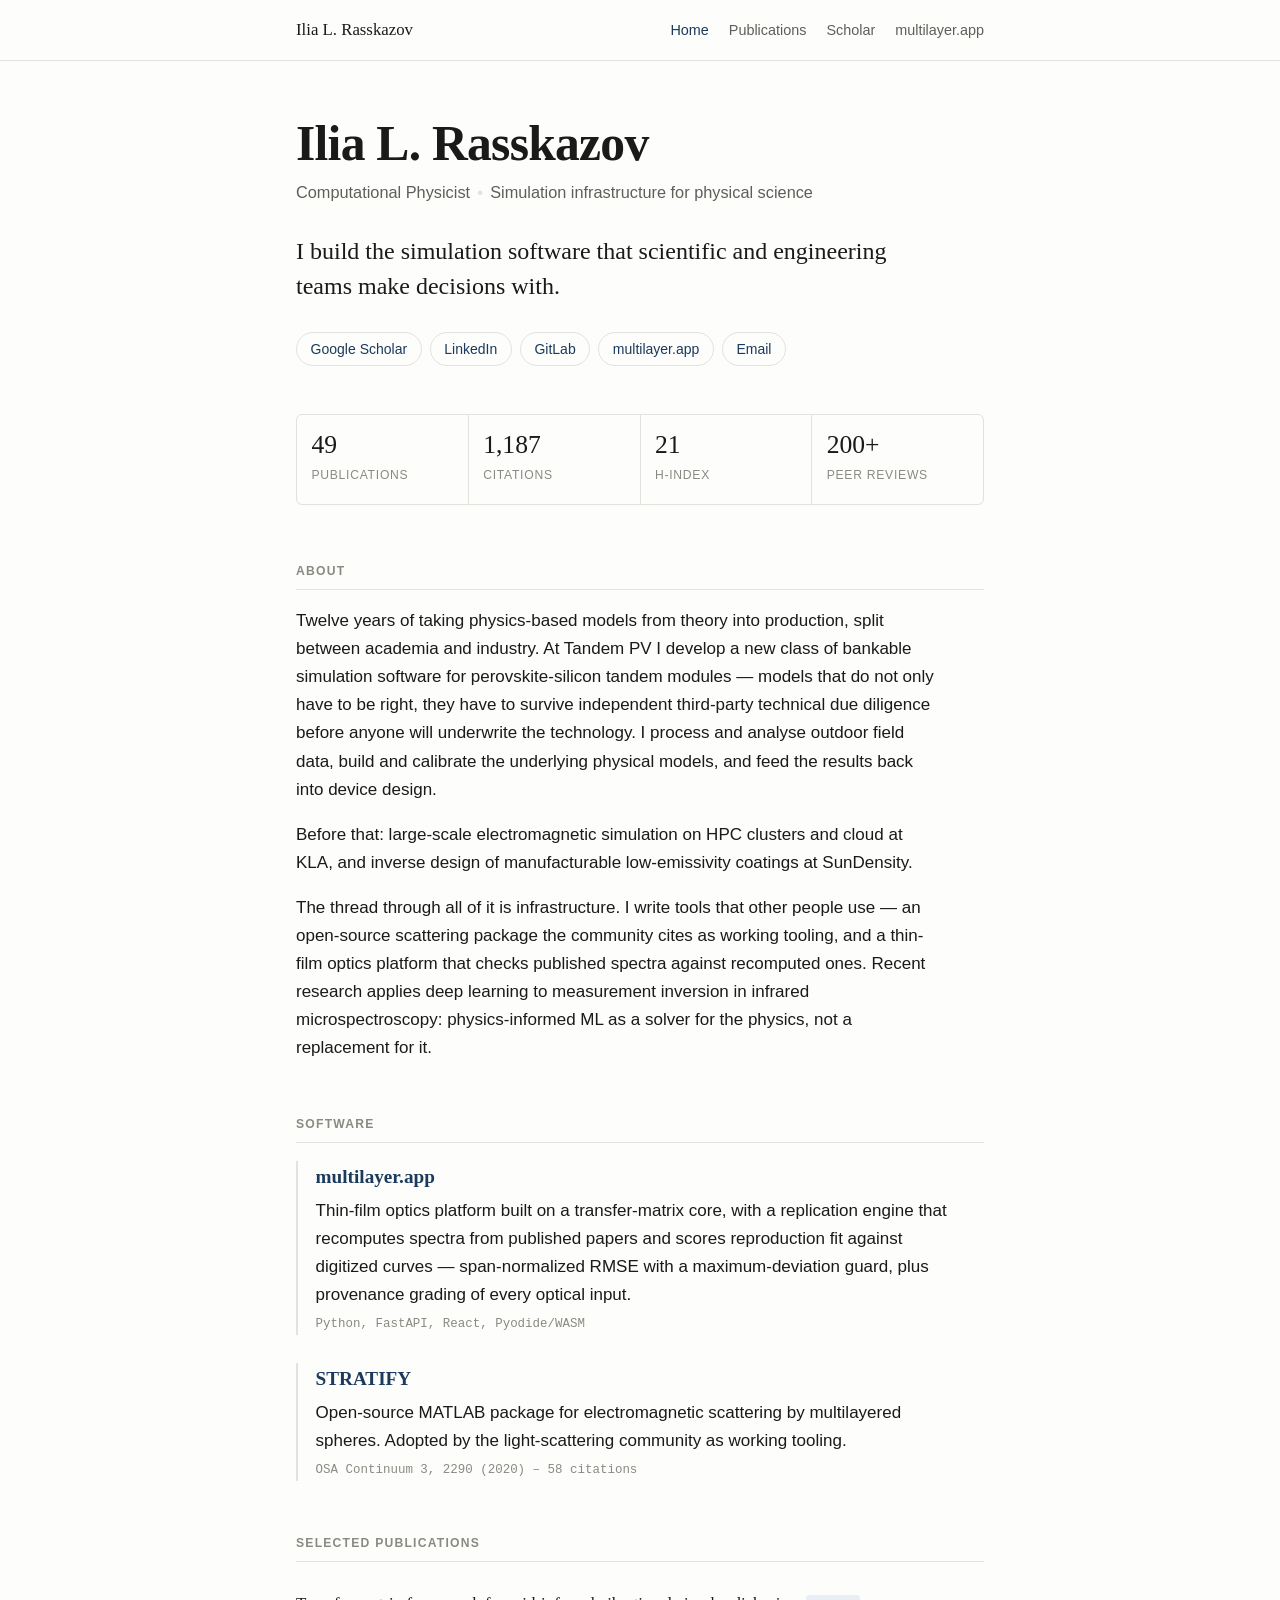
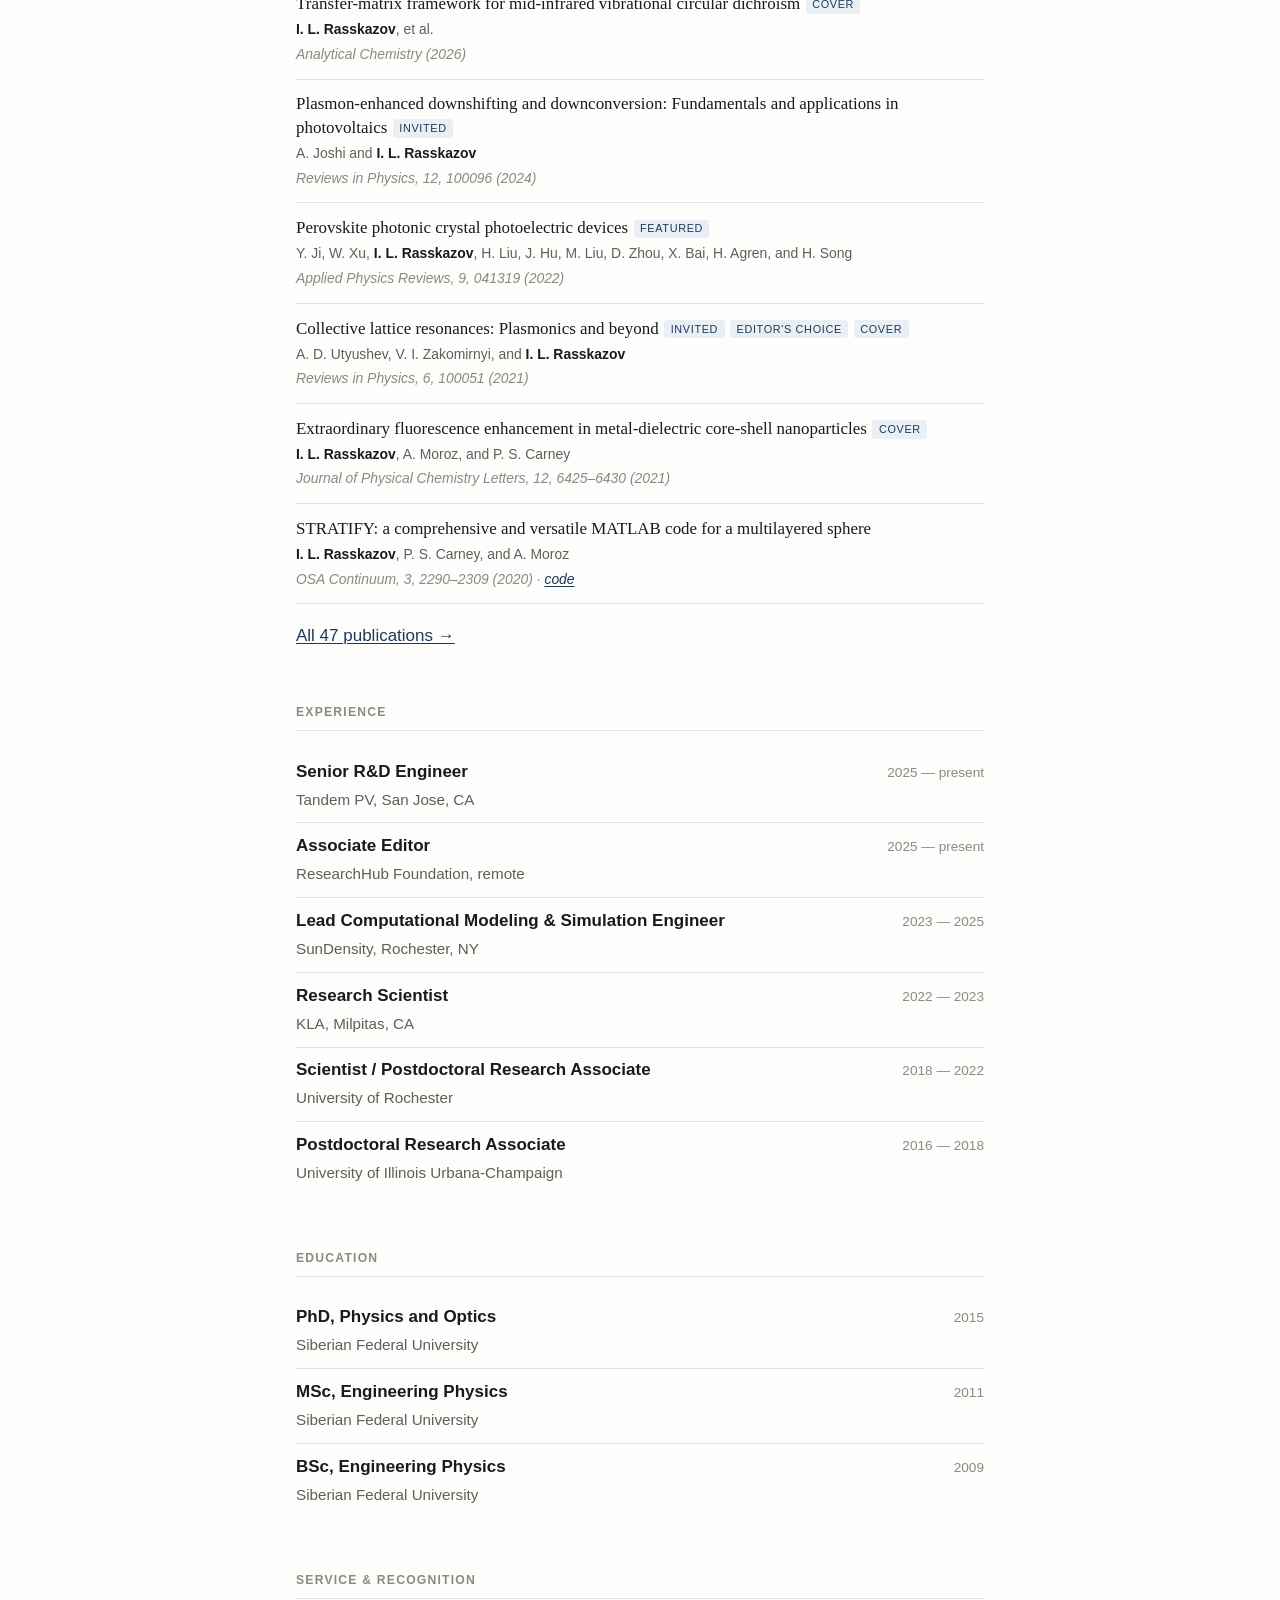
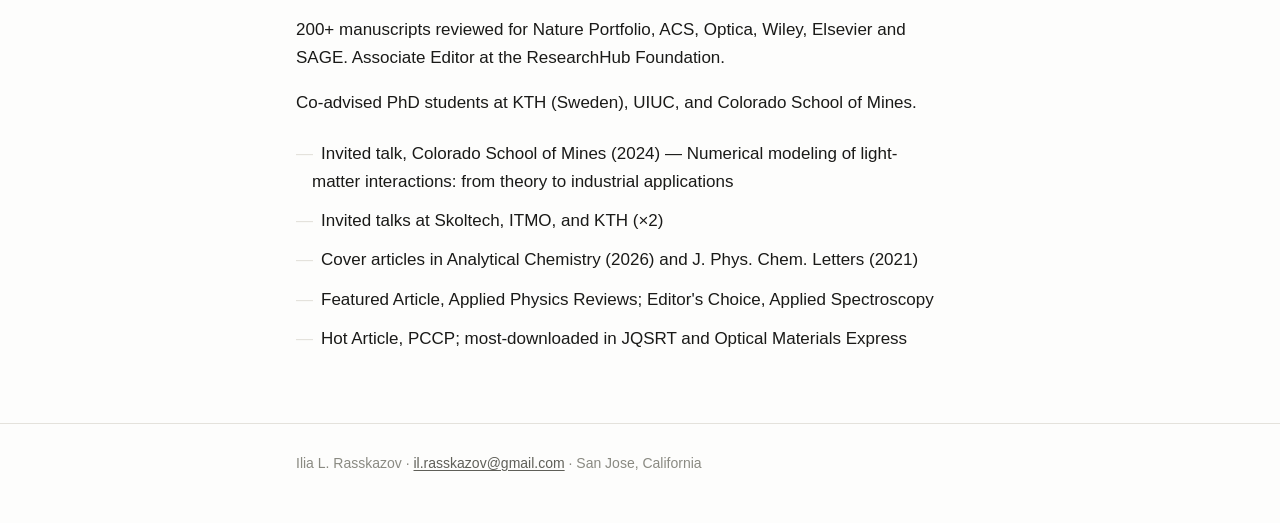
==== docs/index.html @ f5df4895 "Static personal site generated from data files Replaces the Wix site. Content lives in data/site.yml" ====
<!doctype html>
<html lang="en">
<head>
<meta charset="utf-8">
<meta name="viewport" content="width=device-width, initial-scale=1">
<title>Ilia L. Rasskazov — Computational Physicist</title>
<meta name="description" content="I build the simulation software that scientific and engineering teams make decisions with.">
<meta name="author" content="Ilia L. Rasskazov">
<meta property="og:title" content="Ilia L. Rasskazov — Computational Physicist">
<meta property="og:description" content="I build the simulation software that scientific and engineering teams make decisions with.">
<meta property="og:type" content="profile">
<meta property="og:url" content="https://iliarasskazov.com/">
<link rel="canonical" href="https://iliarasskazov.com/">
<link rel="stylesheet" href="assets/style.css">
<link rel="icon" href="data:image/svg+xml,<svg xmlns='http://www.w3.org/2000/svg' viewBox='0 0 100 100'><text y='.9em' font-size='90'>&#9788;</text></svg>">
</head>
<body>
<header class="masthead"><div class="wrap">
  <a class="who" href="index.html">Ilia L. Rasskazov</a>
  <nav>
    <a href="index.html" aria-current="page">Home</a>
    <a href="publications.html">Publications</a>
    <a href="https://scholar.google.com/citations?user=jCpbgOEAAAAJ">Scholar</a>
    <a href="https://multilayer.app">multilayer.app</a>
  </nav>
</div></header>
<main class="wrap">
<div class="hero">
  <h1>Ilia L. Rasskazov</h1>
  <p class="role">Computational Physicist<span class="dot">&bull;</span>Simulation infrastructure for physical science</p>
  <p class="lede">I build the simulation software that scientific and engineering teams make decisions with.</p>
  <div class="linkrow"><a href="https://scholar.google.com/citations?user=jCpbgOEAAAAJ">Google Scholar</a><a href="https://linkedin.com/in/iliarasskazov">LinkedIn</a><a href="https://gitlab.com/iliarasskazov">GitLab</a><a href="https://multilayer.app">multilayer.app</a><a href="mailto:il.rasskazov@gmail.com">Email</a></div>
</div>
<div class="metrics"><div><span class="v">49</span><span class="l">publications</span></div><div><span class="v">1,187</span><span class="l">citations</span></div><div><span class="v">21</span><span class="l">h-index</span></div><div><span class="v">200+</span><span class="l">peer reviews</span></div></div>
<section><h2>About</h2><p>Twelve years of taking physics-based models from theory into production, split between academia and industry. At Tandem PV I develop a new class of bankable simulation software for perovskite-silicon tandem modules — models that do not only have to be right, they have to survive independent third-party technical due diligence before anyone will underwrite the technology. I process and analyse outdoor field data, build and calibrate the underlying physical models, and feed the results back into device design.</p><p>Before that: large-scale electromagnetic simulation on HPC clusters and cloud at KLA, and inverse design of manufacturable low-emissivity coatings at SunDensity.</p><p>The thread through all of it is infrastructure. I write tools that other people use — an open-source scattering package the community cites as working tooling, and a thin-film optics platform that checks published spectra against recomputed ones. Recent research applies deep learning to measurement inversion in infrared microspectroscopy: physics-informed ML as a solver for the physics, not a replacement for it.</p></section>
<section><h2>Software</h2><div class="card"><h3><a href="https://multilayer.app">multilayer.app</a></h3><p>Thin-film optics platform built on a transfer-matrix core, with a replication engine that recomputes spectra from published papers and scores reproduction fit against digitized curves — span-normalized RMSE with a maximum-deviation guard, plus provenance grading of every optical input.</p><div class="meta">Python, FastAPI, React, Pyodide/WASM</div></div><div class="card"><h3><a href="https://gitlab.com/iliarasskazov/stratify">STRATIFY</a></h3><p>Open-source MATLAB package for electromagnetic scattering by multilayered spheres. Adopted by the light-scattering community as working tooling.</p><div class="meta">OSA Continuum 3, 2290 (2020) &ndash; 58 citations</div></div></section>
<section><h2>Selected publications</h2><div class="pub"><div class="t">Transfer-matrix framework for mid-infrared vibrational circular dichroism<span class="badge">Cover</span></div><div class="a"><b>I. L. Rasskazov</b>, et al.</div><div class="v">Analytical Chemistry (2026)</div></div><div class="pub"><div class="t">Plasmon-enhanced downshifting and downconversion: Fundamentals and applications in photovoltaics<span class="badge">Invited</span></div><div class="a">A. Joshi and <b>I. L. Rasskazov</b></div><div class="v">Reviews in Physics, 12, 100096 (2024)</div></div><div class="pub"><div class="t">Perovskite photonic crystal photoelectric devices<span class="badge">Featured</span></div><div class="a">Y. Ji, W. Xu, <b>I. L. Rasskazov</b>, H. Liu, J. Hu, M. Liu, D. Zhou, X. Bai, H. Agren, and H. Song</div><div class="v">Applied Physics Reviews, 9, 041319 (2022)</div></div><div class="pub"><div class="t">Collective lattice resonances: Plasmonics and beyond<span class="badge">Invited</span><span class="badge">Editor's Choice</span><span class="badge">Cover</span></div><div class="a">A. D. Utyushev, V. I. Zakomirnyi, and <b>I. L. Rasskazov</b></div><div class="v">Reviews in Physics, 6, 100051 (2021)</div></div><div class="pub"><div class="t">Extraordinary fluorescence enhancement in metal-dielectric core-shell nanoparticles<span class="badge">Cover</span></div><div class="a"><b>I. L. Rasskazov</b>, A. Moroz, and P. S. Carney</div><div class="v">Journal of Physical Chemistry Letters, 12, 6425&ndash;6430 (2021)</div></div><div class="pub"><div class="t">STRATIFY: a comprehensive and versatile MATLAB code for a multilayered sphere</div><div class="a"><b>I. L. Rasskazov</b>, P. S. Carney, and A. Moroz</div><div class="v">OSA Continuum, 3, 2290&ndash;2309 (2020) &middot; <a href="https://gitlab.com/iliarasskazov/stratify">code</a></div></div>
  <p style="margin-top:1.1rem"><a href="publications.html">All 47 publications &rarr;</a></p></section>
<section><h2>Experience</h2><div class="row"><div><span class="what">Senior R&amp;D Engineer</span><br><span class="where">Tandem PV, San Jose, CA</span></div><span class="when">2025 — present</span></div><div class="row"><div><span class="what">Associate Editor</span><br><span class="where">ResearchHub Foundation, remote</span></div><span class="when">2025 — present</span></div><div class="row"><div><span class="what">Lead Computational Modeling &amp; Simulation Engineer</span><br><span class="where">SunDensity, Rochester, NY</span></div><span class="when">2023 — 2025</span></div><div class="row"><div><span class="what">Research Scientist</span><br><span class="where">KLA, Milpitas, CA</span></div><span class="when">2022 — 2023</span></div><div class="row"><div><span class="what">Scientist / Postdoctoral Research Associate</span><br><span class="where">University of Rochester</span></div><span class="when">2018 — 2022</span></div><div class="row"><div><span class="what">Postdoctoral Research Associate</span><br><span class="where">University of Illinois Urbana-Champaign</span></div><span class="when">2016 — 2018</span></div></section>
<section><h2>Education</h2><div class="row"><div><span class="what">PhD, Physics and Optics</span><br><span class="where">Siberian Federal University</span></div><span class="when">2015</span></div><div class="row"><div><span class="what">MSc, Engineering Physics</span><br><span class="where">Siberian Federal University</span></div><span class="when">2011</span></div><div class="row"><div><span class="what">BSc, Engineering Physics</span><br><span class="where">Siberian Federal University</span></div><span class="when">2009</span></div></section>
<section><h2>Service &amp; recognition</h2>
  <p>200+ manuscripts reviewed for Nature Portfolio, ACS, Optica, Wiley, Elsevier and SAGE. Associate Editor at the ResearchHub Foundation.</p>
  <p>Co-advised PhD students at KTH (Sweden), UIUC, and Colorado School of Mines.</p>
  <ul class="plain"><li>Invited talk, Colorado School of Mines (2024) — Numerical modeling of light-matter interactions: from theory to industrial applications</li><li>Invited talks at Skoltech, ITMO, and KTH (×2)</li><li>Cover articles in Analytical Chemistry (2026) and J. Phys. Chem. Letters (2021)</li><li>Featured Article, Applied Physics Reviews; Editor's Choice, Applied Spectroscopy</li><li>Hot Article, PCCP; most-downloaded in JQSRT and Optical Materials Express</li></ul></section>
</main>
<footer><div class="wrap">
  Ilia L. Rasskazov &middot; <a href="mailto:il.rasskazov@gmail.com">il.rasskazov@gmail.com</a> &middot; San Jose, California<br>
  
</div></footer>
</body>
</html>
---- docs/assets/style.css ----
/* iliarasskazov.com — hand-written, no framework, no external requests. */

:root {
  --bg:        #fdfdfc;
  --surface:   #f6f5f2;
  --ink:       #1a1a18;
  --muted:     #5f5f58;
  --faint:     #8a8a82;
  --accent:    #1b3a5c;
  --accent-bg: #eaeff5;
  --rule:      #e4e2dc;
  --serif: "Iowan Old Style", "Palatino Linotype", Palatino, Charter, Georgia, serif;
  --sans:  -apple-system, BlinkMacSystemFont, "Segoe UI", Inter, Roboto, Helvetica, Arial, sans-serif;
  --mono: ui-monospace, SFMono-Regular, "SF Mono", Menlo, Consolas, monospace;
  --measure: 40rem;
}

@media (prefers-color-scheme: dark) {
  :root {
    --bg:        #131417;
    --surface:   #1a1c20;
    --ink:       #e9e7e2;
    --muted:     #a2a29b;
    --faint:     #7b7b74;
    --accent:    #92b6dc;
    --accent-bg: #1c2733;
    --rule:      #2a2c31;
  }
}

* { box-sizing: border-box; }

html { -webkit-text-size-adjust: 100%; }

body {
  margin: 0;
  background: var(--bg);
  color: var(--ink);
  font-family: var(--sans);
  font-size: 17px;
  line-height: 1.65;
  -webkit-font-smoothing: antialiased;
}

.wrap { max-width: 46rem; margin: 0 auto; padding: 0 1.5rem; }

a { color: var(--accent); text-decoration-thickness: 1px; text-underline-offset: 2px; }
a:hover { text-decoration-thickness: 2px; }

/* ---- masthead ---- */
.masthead {
  border-bottom: 1px solid var(--rule);
  padding: 1rem 0;
  margin-bottom: 3.5rem;
}
.masthead .wrap { display: flex; align-items: baseline; justify-content: space-between; gap: 1rem; flex-wrap: wrap; }
.masthead .who { font-family: var(--serif); font-size: 1.05rem; color: var(--ink); text-decoration: none; }
.masthead nav { display: flex; gap: 1.25rem; font-size: .9rem; }
.masthead nav a { color: var(--muted); text-decoration: none; }
.masthead nav a:hover, .masthead nav a[aria-current] { color: var(--accent); }

/* ---- hero ---- */
.hero h1 {
  font-family: var(--serif);
  font-size: clamp(2.1rem, 6vw, 3.1rem);
  line-height: 1.1;
  letter-spacing: -.015em;
  margin: 0 0 .5rem;
  font-weight: 600;
}
.hero .role { color: var(--muted); font-size: 1.02rem; margin: 0 0 1.75rem; }
.hero .role .dot { color: var(--rule); padding: 0 .45rem; }
.lede {
  font-family: var(--serif);
  font-size: clamp(1.2rem, 3.2vw, 1.5rem);
  line-height: 1.45;
  margin: 0 0 1.75rem;
  max-width: var(--measure);
}
.linkrow { display: flex; flex-wrap: wrap; gap: .5rem; margin-bottom: 3rem; }
.linkrow a {
  font-size: .875rem;
  text-decoration: none;
  color: var(--accent);
  border: 1px solid var(--rule);
  border-radius: 999px;
  padding: .3rem .85rem;
  transition: background .15s, border-color .15s;
}
.linkrow a:hover { background: var(--accent-bg); border-color: var(--accent); }

/* ---- metrics ---- */
.metrics {
  display: grid;
  grid-template-columns: repeat(4, 1fr);
  gap: 1px;
  background: var(--rule);
  border: 1px solid var(--rule);
  border-radius: 6px;
  overflow: hidden;
  margin-bottom: 3.5rem;
}
.metrics div { background: var(--bg); padding: 1rem .9rem; }
.metrics .v { font-family: var(--serif); font-size: 1.6rem; line-height: 1.1; display: block; }
.metrics .l { font-size: .76rem; color: var(--faint); text-transform: uppercase; letter-spacing: .06em; }
@media (max-width: 34rem) { .metrics { grid-template-columns: repeat(2, 1fr); } }

/* ---- sections ---- */
section { margin-bottom: 3.25rem; }
h2 {
  font-family: var(--sans);
  font-size: .76rem;
  font-weight: 600;
  text-transform: uppercase;
  letter-spacing: .1em;
  color: var(--faint);
  margin: 0 0 1.1rem;
  padding-bottom: .5rem;
  border-bottom: 1px solid var(--rule);
}
p { max-width: var(--measure); }

/* ---- software cards ---- */
.card { border-left: 2px solid var(--rule); padding-left: 1.1rem; margin-bottom: 1.75rem; }
.card:hover { border-left-color: var(--accent); }
.card h3 { font-family: var(--serif); font-size: 1.2rem; margin: 0 0 .3rem; font-weight: 600; }
.card h3 a { text-decoration: none; }
.card h3 a:hover { text-decoration: underline; }
.card p { margin: .3rem 0; }
.card .meta { font-family: var(--mono); font-size: .78rem; color: var(--faint); }

/* ---- rows (experience, education) ---- */
.row { display: flex; gap: 1rem; justify-content: space-between; padding: .55rem 0; border-bottom: 1px solid var(--rule); align-items: baseline; }
.row:last-child { border-bottom: 0; }
.row .what { font-weight: 600; }
.row .where { color: var(--muted); font-size: .95rem; }
.row .when { color: var(--faint); font-size: .85rem; white-space: nowrap; font-variant-numeric: tabular-nums; }
@media (max-width: 34rem) { .row { flex-direction: column; gap: .15rem; } }

/* ---- publications ---- */
.pub { padding: .8rem 0; border-bottom: 1px solid var(--rule); }
.pub:last-child { border-bottom: 0; }
.pub .t { font-family: var(--serif); font-size: 1.06rem; line-height: 1.4; }
.pub .t a { text-decoration: none; }
.pub .t a:hover { text-decoration: underline; }
.pub .a { font-size: .87rem; color: var(--muted); margin-top: .15rem; }
.pub .a b { color: var(--ink); font-weight: 600; }
.pub .v { font-size: .87rem; color: var(--faint); font-style: italic; margin-top: .1rem; }
.badge {
  display: inline-block;
  font-family: var(--sans);
  font-size: .68rem;
  font-style: normal;
  text-transform: uppercase;
  letter-spacing: .06em;
  color: var(--accent);
  background: var(--accent-bg);
  border-radius: 3px;
  padding: .1rem .4rem;
  margin-left: .35rem;
  vertical-align: 1px;
}
.year {
  font-family: var(--serif);
  font-size: 1.35rem;
  color: var(--faint);
  margin: 2.25rem 0 .35rem;
  padding-bottom: .3rem;
  border-bottom: 1px solid var(--rule);
  font-variant-numeric: tabular-nums;
}
.year:first-of-type { margin-top: .5rem; }

ul.plain { list-style: none; padding: 0; margin: 0; max-width: var(--measure); }
ul.plain li { padding: .35rem 0; padding-left: 1rem; text-indent: -1rem; }
ul.plain li::before { content: "—"; color: var(--rule); padding-right: .5rem; }

/* ---- footer ---- */
footer {
  border-top: 1px solid var(--rule);
  margin-top: 4rem;
  padding: 1.75rem 0 3rem;
  font-size: .875rem;
  color: var(--faint);
}
footer a { color: var(--muted); }
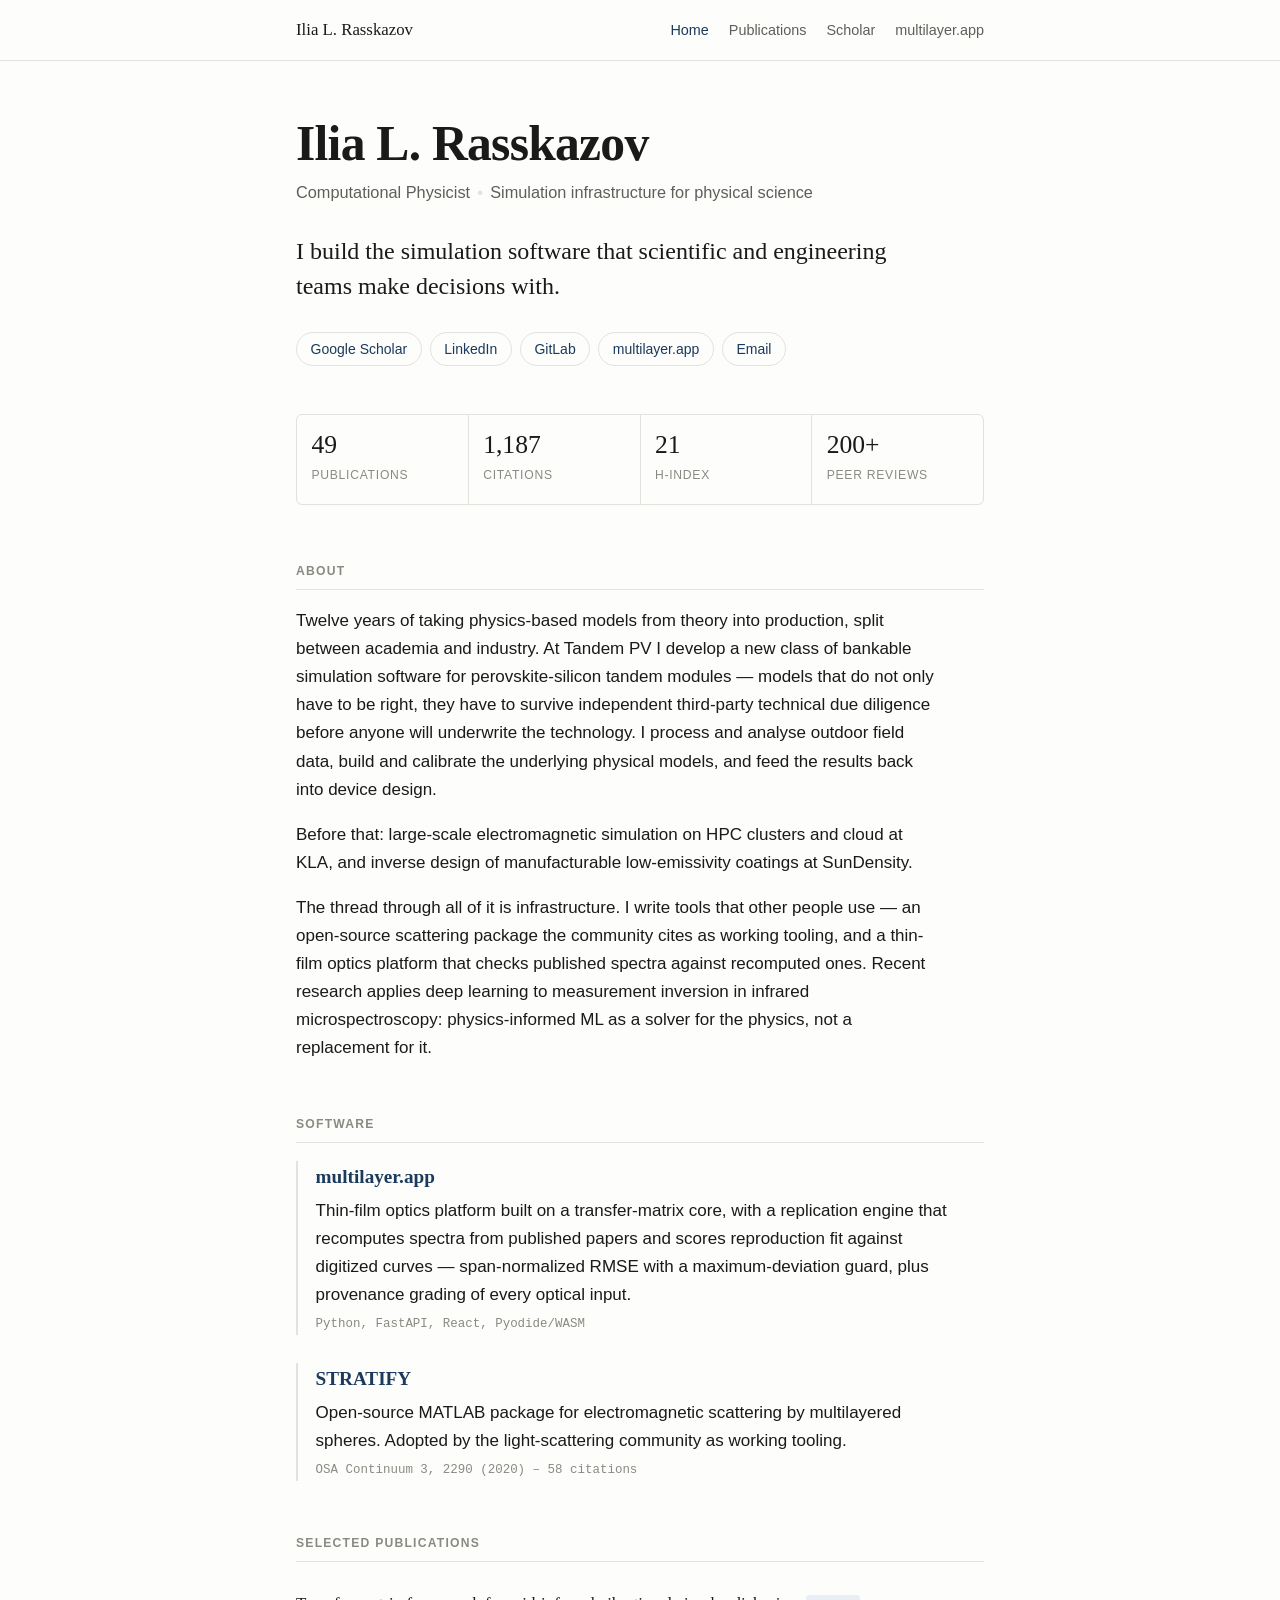
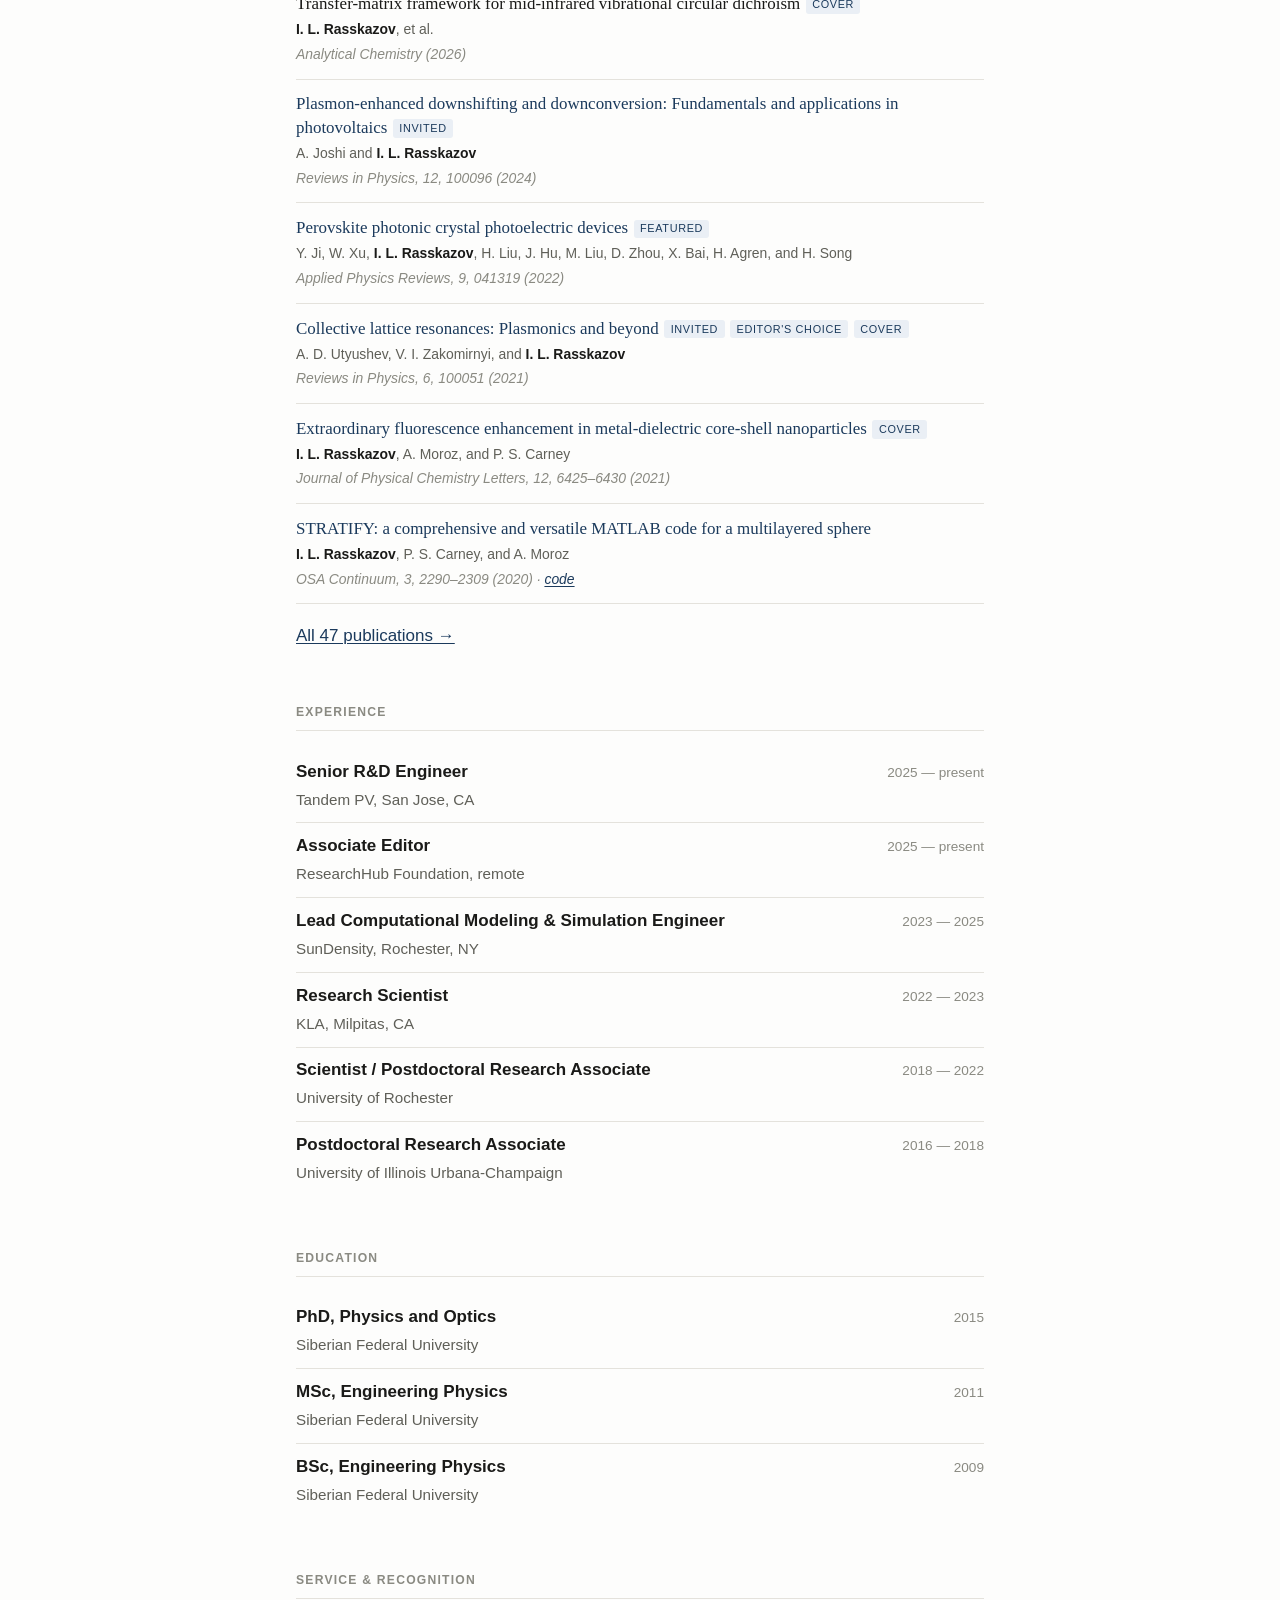
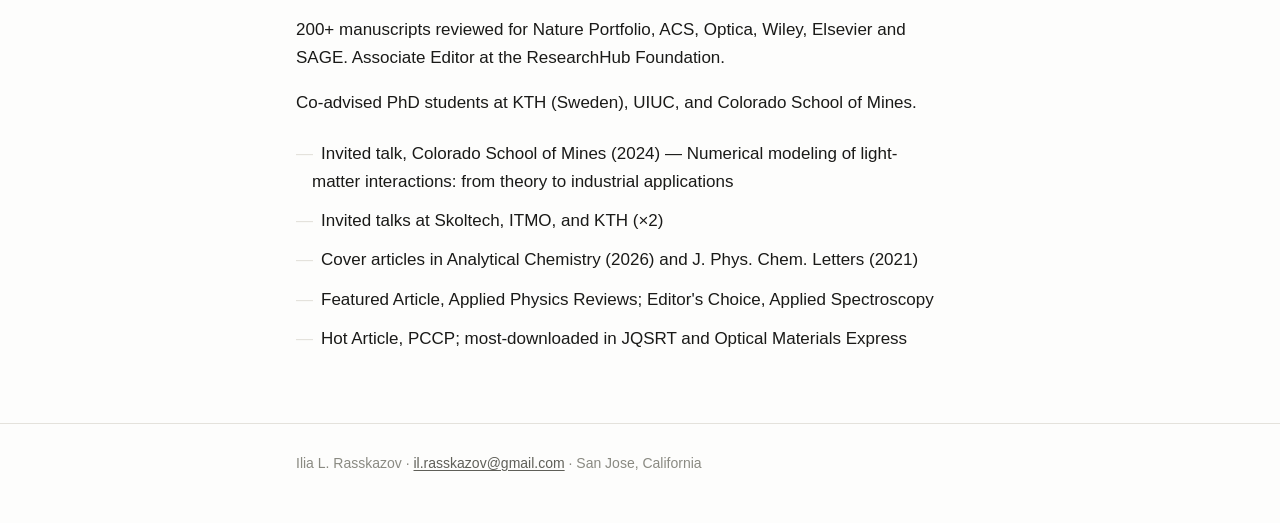
==== commit 6db833c8: "Initial commit" ====
--- a/docs/index.html
+++ b/docs/index.html
@@ -34,7 +34,7 @@
 <div class="metrics"><div><span class="v">49</span><span class="l">publications</span></div><div><span class="v">1,187</span><span class="l">citations</span></div><div><span class="v">21</span><span class="l">h-index</span></div><div><span class="v">200+</span><span class="l">peer reviews</span></div></div>
 <section><h2>About</h2><p>Twelve years of taking physics-based models from theory into production, split between academia and industry. At Tandem PV I develop a new class of bankable simulation software for perovskite-silicon tandem modules — models that do not only have to be right, they have to survive independent third-party technical due diligence before anyone will underwrite the technology. I process and analyse outdoor field data, build and calibrate the underlying physical models, and feed the results back into device design.</p><p>Before that: large-scale electromagnetic simulation on HPC clusters and cloud at KLA, and inverse design of manufacturable low-emissivity coatings at SunDensity.</p><p>The thread through all of it is infrastructure. I write tools that other people use — an open-source scattering package the community cites as working tooling, and a thin-film optics platform that checks published spectra against recomputed ones. Recent research applies deep learning to measurement inversion in infrared microspectroscopy: physics-informed ML as a solver for the physics, not a replacement for it.</p></section>
 <section><h2>Software</h2><div class="card"><h3><a href="https://multilayer.app">multilayer.app</a></h3><p>Thin-film optics platform built on a transfer-matrix core, with a replication engine that recomputes spectra from published papers and scores reproduction fit against digitized curves — span-normalized RMSE with a maximum-deviation guard, plus provenance grading of every optical input.</p><div class="meta">Python, FastAPI, React, Pyodide/WASM</div></div><div class="card"><h3><a href="https://gitlab.com/iliarasskazov/stratify">STRATIFY</a></h3><p>Open-source MATLAB package for electromagnetic scattering by multilayered spheres. Adopted by the light-scattering community as working tooling.</p><div class="meta">OSA Continuum 3, 2290 (2020) &ndash; 58 citations</div></div></section>
-<section><h2>Selected publications</h2><div class="pub"><div class="t">Transfer-matrix framework for mid-infrared vibrational circular dichroism<span class="badge">Cover</span></div><div class="a"><b>I. L. Rasskazov</b>, et al.</div><div class="v">Analytical Chemistry (2026)</div></div><div class="pub"><div class="t">Plasmon-enhanced downshifting and downconversion: Fundamentals and applications in photovoltaics<span class="badge">Invited</span></div><div class="a">A. Joshi and <b>I. L. Rasskazov</b></div><div class="v">Reviews in Physics, 12, 100096 (2024)</div></div><div class="pub"><div class="t">Perovskite photonic crystal photoelectric devices<span class="badge">Featured</span></div><div class="a">Y. Ji, W. Xu, <b>I. L. Rasskazov</b>, H. Liu, J. Hu, M. Liu, D. Zhou, X. Bai, H. Agren, and H. Song</div><div class="v">Applied Physics Reviews, 9, 041319 (2022)</div></div><div class="pub"><div class="t">Collective lattice resonances: Plasmonics and beyond<span class="badge">Invited</span><span class="badge">Editor's Choice</span><span class="badge">Cover</span></div><div class="a">A. D. Utyushev, V. I. Zakomirnyi, and <b>I. L. Rasskazov</b></div><div class="v">Reviews in Physics, 6, 100051 (2021)</div></div><div class="pub"><div class="t">Extraordinary fluorescence enhancement in metal-dielectric core-shell nanoparticles<span class="badge">Cover</span></div><div class="a"><b>I. L. Rasskazov</b>, A. Moroz, and P. S. Carney</div><div class="v">Journal of Physical Chemistry Letters, 12, 6425&ndash;6430 (2021)</div></div><div class="pub"><div class="t">STRATIFY: a comprehensive and versatile MATLAB code for a multilayered sphere</div><div class="a"><b>I. L. Rasskazov</b>, P. S. Carney, and A. Moroz</div><div class="v">OSA Continuum, 3, 2290&ndash;2309 (2020) &middot; <a href="https://gitlab.com/iliarasskazov/stratify">code</a></div></div>
+<section><h2>Selected publications</h2><div class="pub"><div class="t">Transfer-matrix framework for mid-infrared vibrational circular dichroism<span class="badge">Cover</span></div><div class="a"><b>I. L. Rasskazov</b>, et al.</div><div class="v">Analytical Chemistry (2026)</div></div><div class="pub"><div class="t"><a href="https://doi.org/10.1016/j.revip.2024.100096">Plasmon-enhanced downshifting and downconversion: Fundamentals and applications in photovoltaics</a><span class="badge">Invited</span></div><div class="a">A. Joshi and <b>I. L. Rasskazov</b></div><div class="v">Reviews in Physics, 12, 100096 (2024)</div></div><div class="pub"><div class="t"><a href="https://doi.org/10.1063/5.0106118">Perovskite photonic crystal photoelectric devices</a><span class="badge">Featured</span></div><div class="a">Y. Ji, W. Xu, <b>I. L. Rasskazov</b>, H. Liu, J. Hu, M. Liu, D. Zhou, X. Bai, H. Agren, and H. Song</div><div class="v">Applied Physics Reviews, 9, 041319 (2022)</div></div><div class="pub"><div class="t"><a href="https://doi.org/10.1016/j.revip.2021.100051">Collective lattice resonances: Plasmonics and beyond</a><span class="badge">Invited</span><span class="badge">Editor's Choice</span><span class="badge">Cover</span></div><div class="a">A. D. Utyushev, V. I. Zakomirnyi, and <b>I. L. Rasskazov</b></div><div class="v">Reviews in Physics, 6, 100051 (2021)</div></div><div class="pub"><div class="t"><a href="https://doi.org/10.1021/acs.jpclett.1c01368">Extraordinary fluorescence enhancement in metal-dielectric core-shell nanoparticles</a><span class="badge">Cover</span></div><div class="a"><b>I. L. Rasskazov</b>, A. Moroz, and P. S. Carney</div><div class="v">Journal of Physical Chemistry Letters, 12, 6425&ndash;6430 (2021)</div></div><div class="pub"><div class="t"><a href="https://doi.org/10.1364/osac.399979">STRATIFY: a comprehensive and versatile MATLAB code for a multilayered sphere</a></div><div class="a"><b>I. L. Rasskazov</b>, P. S. Carney, and A. Moroz</div><div class="v">OSA Continuum, 3, 2290&ndash;2309 (2020) &middot; <a href="https://gitlab.com/iliarasskazov/stratify">code</a></div></div>
   <p style="margin-top:1.1rem"><a href="publications.html">All 47 publications &rarr;</a></p></section>
 <section><h2>Experience</h2><div class="row"><div><span class="what">Senior R&amp;D Engineer</span><br><span class="where">Tandem PV, San Jose, CA</span></div><span class="when">2025 — present</span></div><div class="row"><div><span class="what">Associate Editor</span><br><span class="where">ResearchHub Foundation, remote</span></div><span class="when">2025 — present</span></div><div class="row"><div><span class="what">Lead Computational Modeling &amp; Simulation Engineer</span><br><span class="where">SunDensity, Rochester, NY</span></div><span class="when">2023 — 2025</span></div><div class="row"><div><span class="what">Research Scientist</span><br><span class="where">KLA, Milpitas, CA</span></div><span class="when">2022 — 2023</span></div><div class="row"><div><span class="what">Scientist / Postdoctoral Research Associate</span><br><span class="where">University of Rochester</span></div><span class="when">2018 — 2022</span></div><div class="row"><div><span class="what">Postdoctoral Research Associate</span><br><span class="where">University of Illinois Urbana-Champaign</span></div><span class="when">2016 — 2018</span></div></section>
 <section><h2>Education</h2><div class="row"><div><span class="what">PhD, Physics and Optics</span><br><span class="where">Siberian Federal University</span></div><span class="when">2015</span></div><div class="row"><div><span class="what">MSc, Engineering Physics</span><br><span class="where">Siberian Federal University</span></div><span class="when">2011</span></div><div class="row"><div><span class="what">BSc, Engineering Physics</span><br><span class="where">Siberian Federal University</span></div><span class="when">2009</span></div></section>
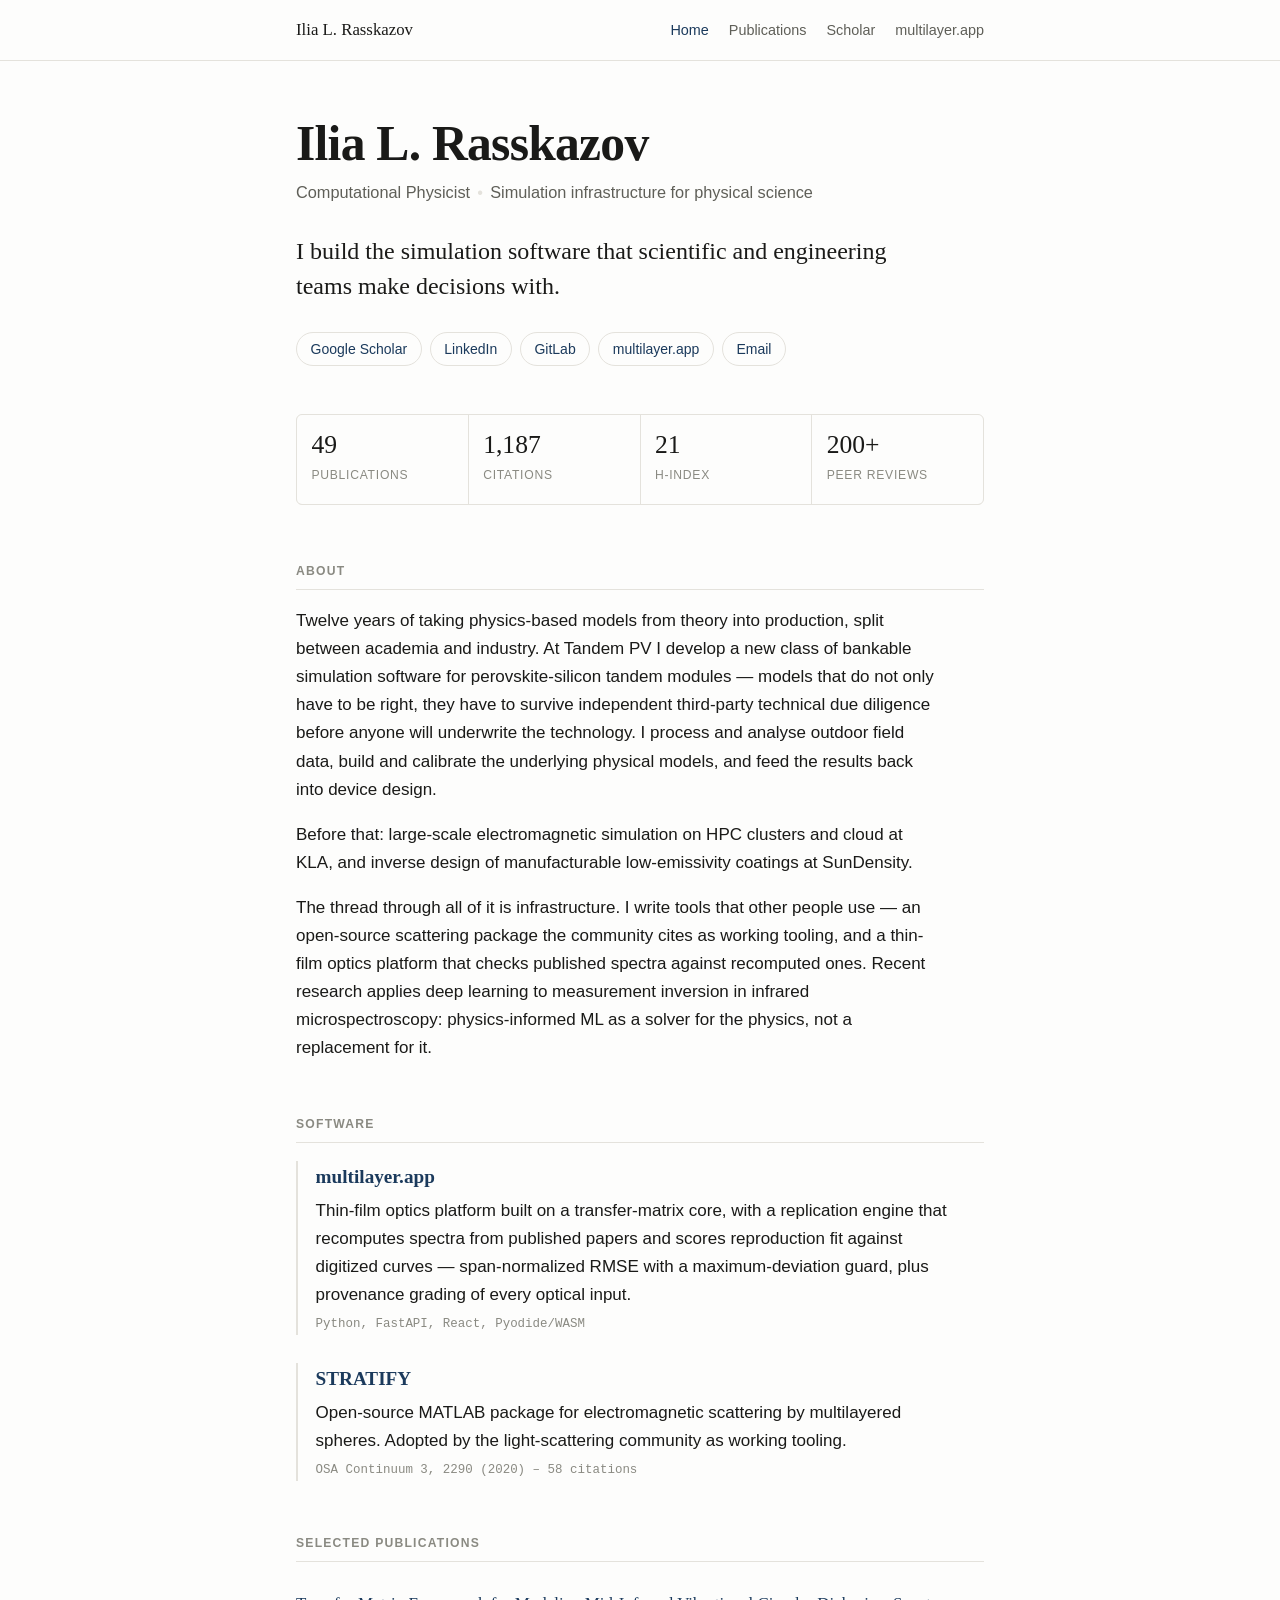
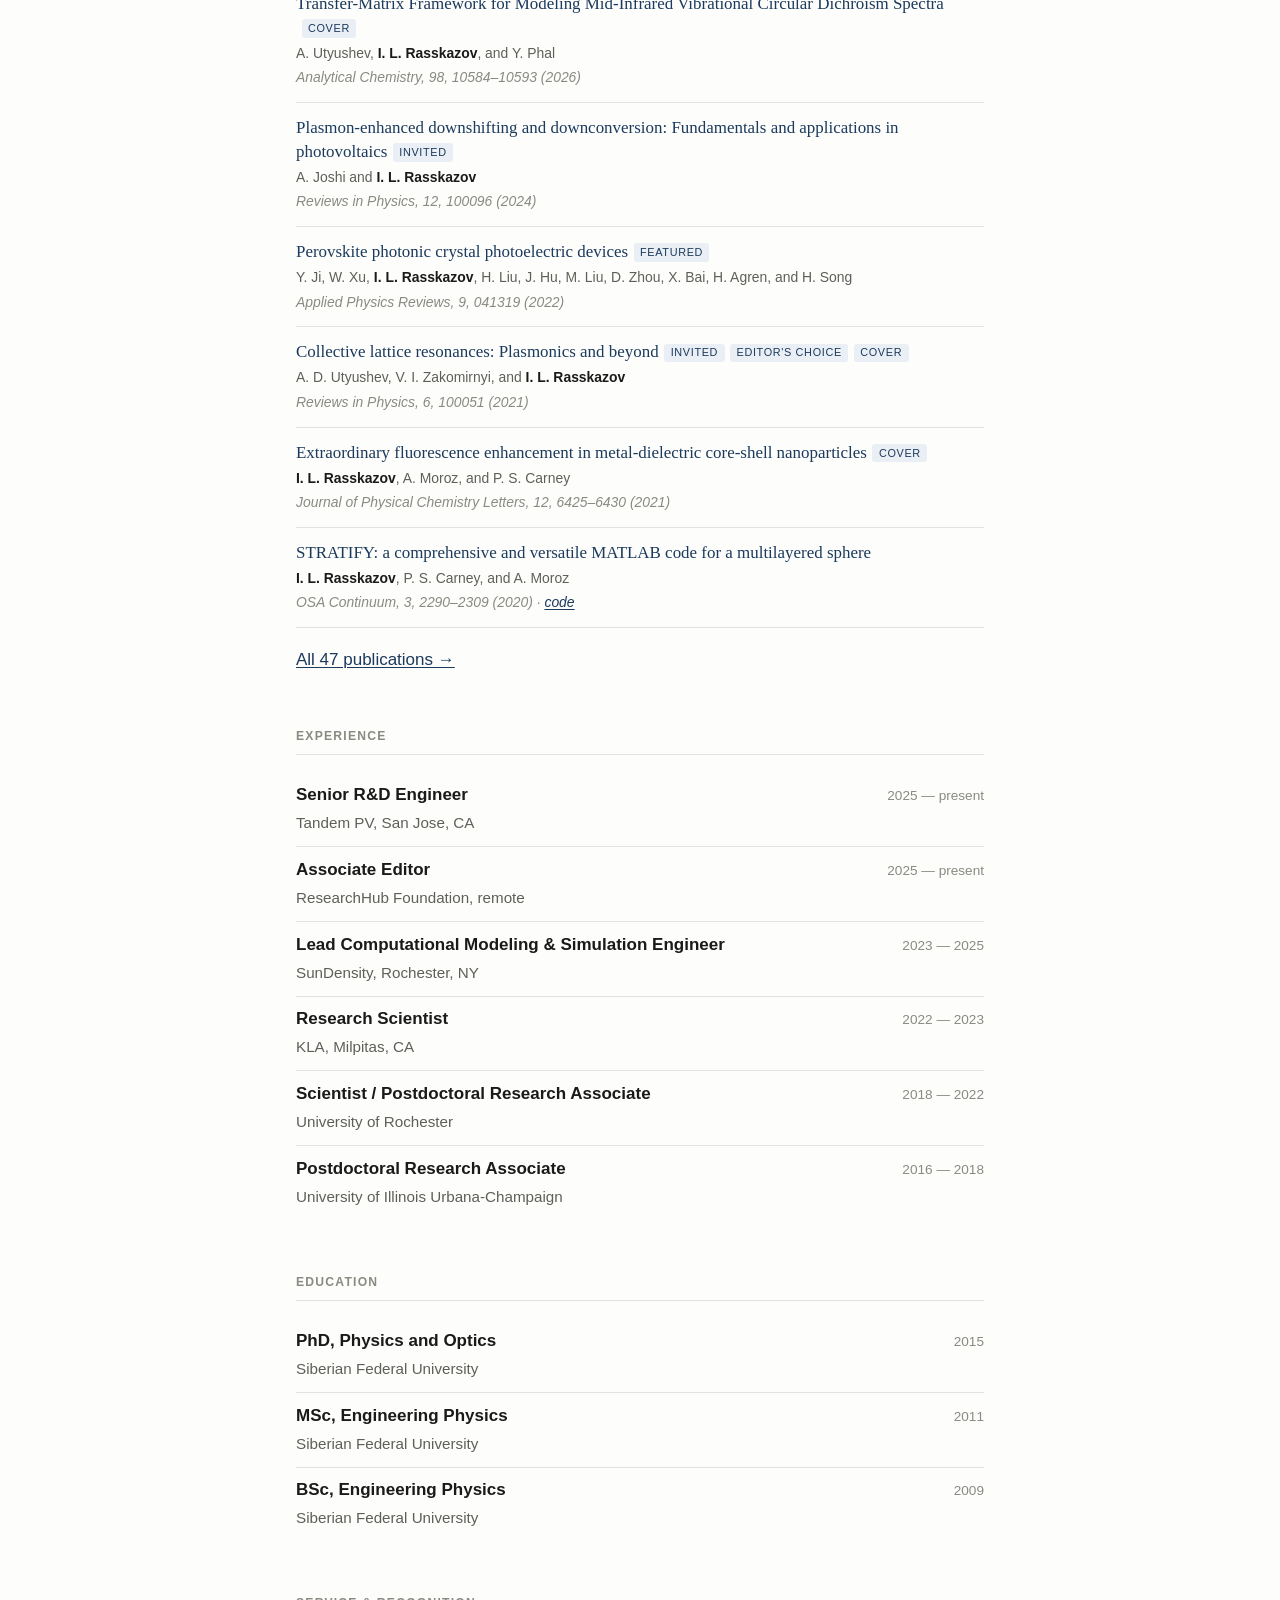
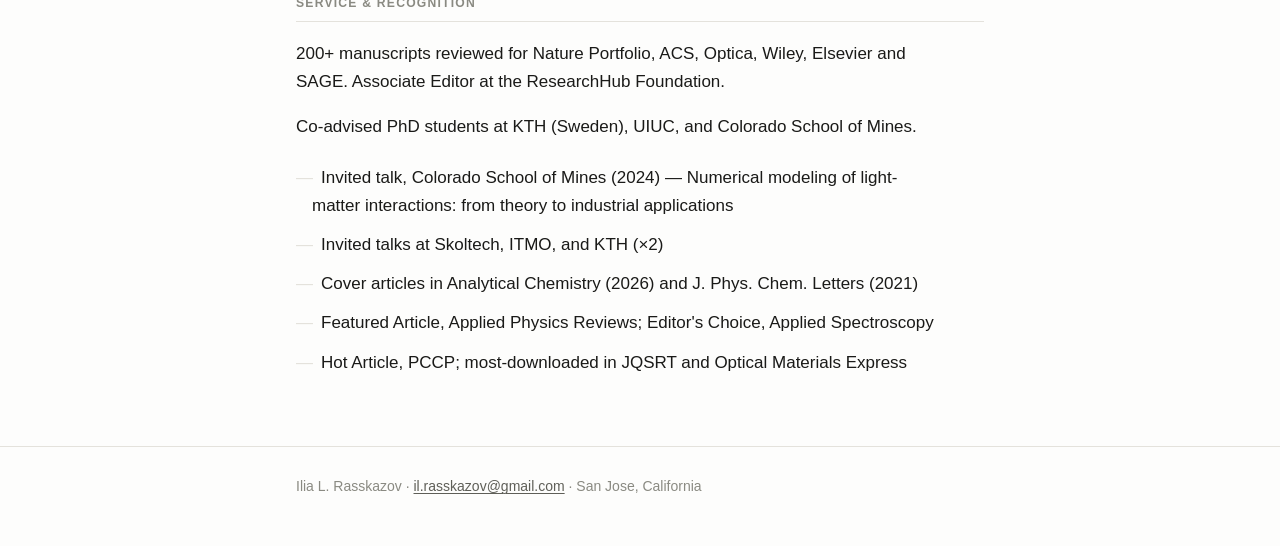
==== commit 3cdc56bb: "Add DOIs for Anal. Chem. 2026 and PCCP 2020; correct Anal. Chem. title and authors Crossref record s" ====
--- a/docs/index.html
+++ b/docs/index.html
@@ -34,7 +34,7 @@
 <div class="metrics"><div><span class="v">49</span><span class="l">publications</span></div><div><span class="v">1,187</span><span class="l">citations</span></div><div><span class="v">21</span><span class="l">h-index</span></div><div><span class="v">200+</span><span class="l">peer reviews</span></div></div>
 <section><h2>About</h2><p>Twelve years of taking physics-based models from theory into production, split between academia and industry. At Tandem PV I develop a new class of bankable simulation software for perovskite-silicon tandem modules — models that do not only have to be right, they have to survive independent third-party technical due diligence before anyone will underwrite the technology. I process and analyse outdoor field data, build and calibrate the underlying physical models, and feed the results back into device design.</p><p>Before that: large-scale electromagnetic simulation on HPC clusters and cloud at KLA, and inverse design of manufacturable low-emissivity coatings at SunDensity.</p><p>The thread through all of it is infrastructure. I write tools that other people use — an open-source scattering package the community cites as working tooling, and a thin-film optics platform that checks published spectra against recomputed ones. Recent research applies deep learning to measurement inversion in infrared microspectroscopy: physics-informed ML as a solver for the physics, not a replacement for it.</p></section>
 <section><h2>Software</h2><div class="card"><h3><a href="https://multilayer.app">multilayer.app</a></h3><p>Thin-film optics platform built on a transfer-matrix core, with a replication engine that recomputes spectra from published papers and scores reproduction fit against digitized curves — span-normalized RMSE with a maximum-deviation guard, plus provenance grading of every optical input.</p><div class="meta">Python, FastAPI, React, Pyodide/WASM</div></div><div class="card"><h3><a href="https://gitlab.com/iliarasskazov/stratify">STRATIFY</a></h3><p>Open-source MATLAB package for electromagnetic scattering by multilayered spheres. Adopted by the light-scattering community as working tooling.</p><div class="meta">OSA Continuum 3, 2290 (2020) &ndash; 58 citations</div></div></section>
-<section><h2>Selected publications</h2><div class="pub"><div class="t">Transfer-matrix framework for mid-infrared vibrational circular dichroism<span class="badge">Cover</span></div><div class="a"><b>I. L. Rasskazov</b>, et al.</div><div class="v">Analytical Chemistry (2026)</div></div><div class="pub"><div class="t"><a href="https://doi.org/10.1016/j.revip.2024.100096">Plasmon-enhanced downshifting and downconversion: Fundamentals and applications in photovoltaics</a><span class="badge">Invited</span></div><div class="a">A. Joshi and <b>I. L. Rasskazov</b></div><div class="v">Reviews in Physics, 12, 100096 (2024)</div></div><div class="pub"><div class="t"><a href="https://doi.org/10.1063/5.0106118">Perovskite photonic crystal photoelectric devices</a><span class="badge">Featured</span></div><div class="a">Y. Ji, W. Xu, <b>I. L. Rasskazov</b>, H. Liu, J. Hu, M. Liu, D. Zhou, X. Bai, H. Agren, and H. Song</div><div class="v">Applied Physics Reviews, 9, 041319 (2022)</div></div><div class="pub"><div class="t"><a href="https://doi.org/10.1016/j.revip.2021.100051">Collective lattice resonances: Plasmonics and beyond</a><span class="badge">Invited</span><span class="badge">Editor's Choice</span><span class="badge">Cover</span></div><div class="a">A. D. Utyushev, V. I. Zakomirnyi, and <b>I. L. Rasskazov</b></div><div class="v">Reviews in Physics, 6, 100051 (2021)</div></div><div class="pub"><div class="t"><a href="https://doi.org/10.1021/acs.jpclett.1c01368">Extraordinary fluorescence enhancement in metal-dielectric core-shell nanoparticles</a><span class="badge">Cover</span></div><div class="a"><b>I. L. Rasskazov</b>, A. Moroz, and P. S. Carney</div><div class="v">Journal of Physical Chemistry Letters, 12, 6425&ndash;6430 (2021)</div></div><div class="pub"><div class="t"><a href="https://doi.org/10.1364/osac.399979">STRATIFY: a comprehensive and versatile MATLAB code for a multilayered sphere</a></div><div class="a"><b>I. L. Rasskazov</b>, P. S. Carney, and A. Moroz</div><div class="v">OSA Continuum, 3, 2290&ndash;2309 (2020) &middot; <a href="https://gitlab.com/iliarasskazov/stratify">code</a></div></div>
+<section><h2>Selected publications</h2><div class="pub"><div class="t"><a href="https://doi.org/10.1021/acs.analchem.5c07726">Transfer-Matrix Framework for Modeling Mid-Infrared Vibrational Circular Dichroism Spectra</a><span class="badge">Cover</span></div><div class="a">A. Utyushev, <b>I. L. Rasskazov</b>, and Y. Phal</div><div class="v">Analytical Chemistry, 98, 10584&ndash;10593 (2026)</div></div><div class="pub"><div class="t"><a href="https://doi.org/10.1016/j.revip.2024.100096">Plasmon-enhanced downshifting and downconversion: Fundamentals and applications in photovoltaics</a><span class="badge">Invited</span></div><div class="a">A. Joshi and <b>I. L. Rasskazov</b></div><div class="v">Reviews in Physics, 12, 100096 (2024)</div></div><div class="pub"><div class="t"><a href="https://doi.org/10.1063/5.0106118">Perovskite photonic crystal photoelectric devices</a><span class="badge">Featured</span></div><div class="a">Y. Ji, W. Xu, <b>I. L. Rasskazov</b>, H. Liu, J. Hu, M. Liu, D. Zhou, X. Bai, H. Agren, and H. Song</div><div class="v">Applied Physics Reviews, 9, 041319 (2022)</div></div><div class="pub"><div class="t"><a href="https://doi.org/10.1016/j.revip.2021.100051">Collective lattice resonances: Plasmonics and beyond</a><span class="badge">Invited</span><span class="badge">Editor's Choice</span><span class="badge">Cover</span></div><div class="a">A. D. Utyushev, V. I. Zakomirnyi, and <b>I. L. Rasskazov</b></div><div class="v">Reviews in Physics, 6, 100051 (2021)</div></div><div class="pub"><div class="t"><a href="https://doi.org/10.1021/acs.jpclett.1c01368">Extraordinary fluorescence enhancement in metal-dielectric core-shell nanoparticles</a><span class="badge">Cover</span></div><div class="a"><b>I. L. Rasskazov</b>, A. Moroz, and P. S. Carney</div><div class="v">Journal of Physical Chemistry Letters, 12, 6425&ndash;6430 (2021)</div></div><div class="pub"><div class="t"><a href="https://doi.org/10.1364/osac.399979">STRATIFY: a comprehensive and versatile MATLAB code for a multilayered sphere</a></div><div class="a"><b>I. L. Rasskazov</b>, P. S. Carney, and A. Moroz</div><div class="v">OSA Continuum, 3, 2290&ndash;2309 (2020) &middot; <a href="https://gitlab.com/iliarasskazov/stratify">code</a></div></div>
   <p style="margin-top:1.1rem"><a href="publications.html">All 47 publications &rarr;</a></p></section>
 <section><h2>Experience</h2><div class="row"><div><span class="what">Senior R&amp;D Engineer</span><br><span class="where">Tandem PV, San Jose, CA</span></div><span class="when">2025 — present</span></div><div class="row"><div><span class="what">Associate Editor</span><br><span class="where">ResearchHub Foundation, remote</span></div><span class="when">2025 — present</span></div><div class="row"><div><span class="what">Lead Computational Modeling &amp; Simulation Engineer</span><br><span class="where">SunDensity, Rochester, NY</span></div><span class="when">2023 — 2025</span></div><div class="row"><div><span class="what">Research Scientist</span><br><span class="where">KLA, Milpitas, CA</span></div><span class="when">2022 — 2023</span></div><div class="row"><div><span class="what">Scientist / Postdoctoral Research Associate</span><br><span class="where">University of Rochester</span></div><span class="when">2018 — 2022</span></div><div class="row"><div><span class="what">Postdoctoral Research Associate</span><br><span class="where">University of Illinois Urbana-Champaign</span></div><span class="when">2016 — 2018</span></div></section>
 <section><h2>Education</h2><div class="row"><div><span class="what">PhD, Physics and Optics</span><br><span class="where">Siberian Federal University</span></div><span class="when">2015</span></div><div class="row"><div><span class="what">MSc, Engineering Physics</span><br><span class="where">Siberian Federal University</span></div><span class="when">2011</span></div><div class="row"><div><span class="what">BSc, Engineering Physics</span><br><span class="where">Siberian Federal University</span></div><span class="when">2009</span></div></section>
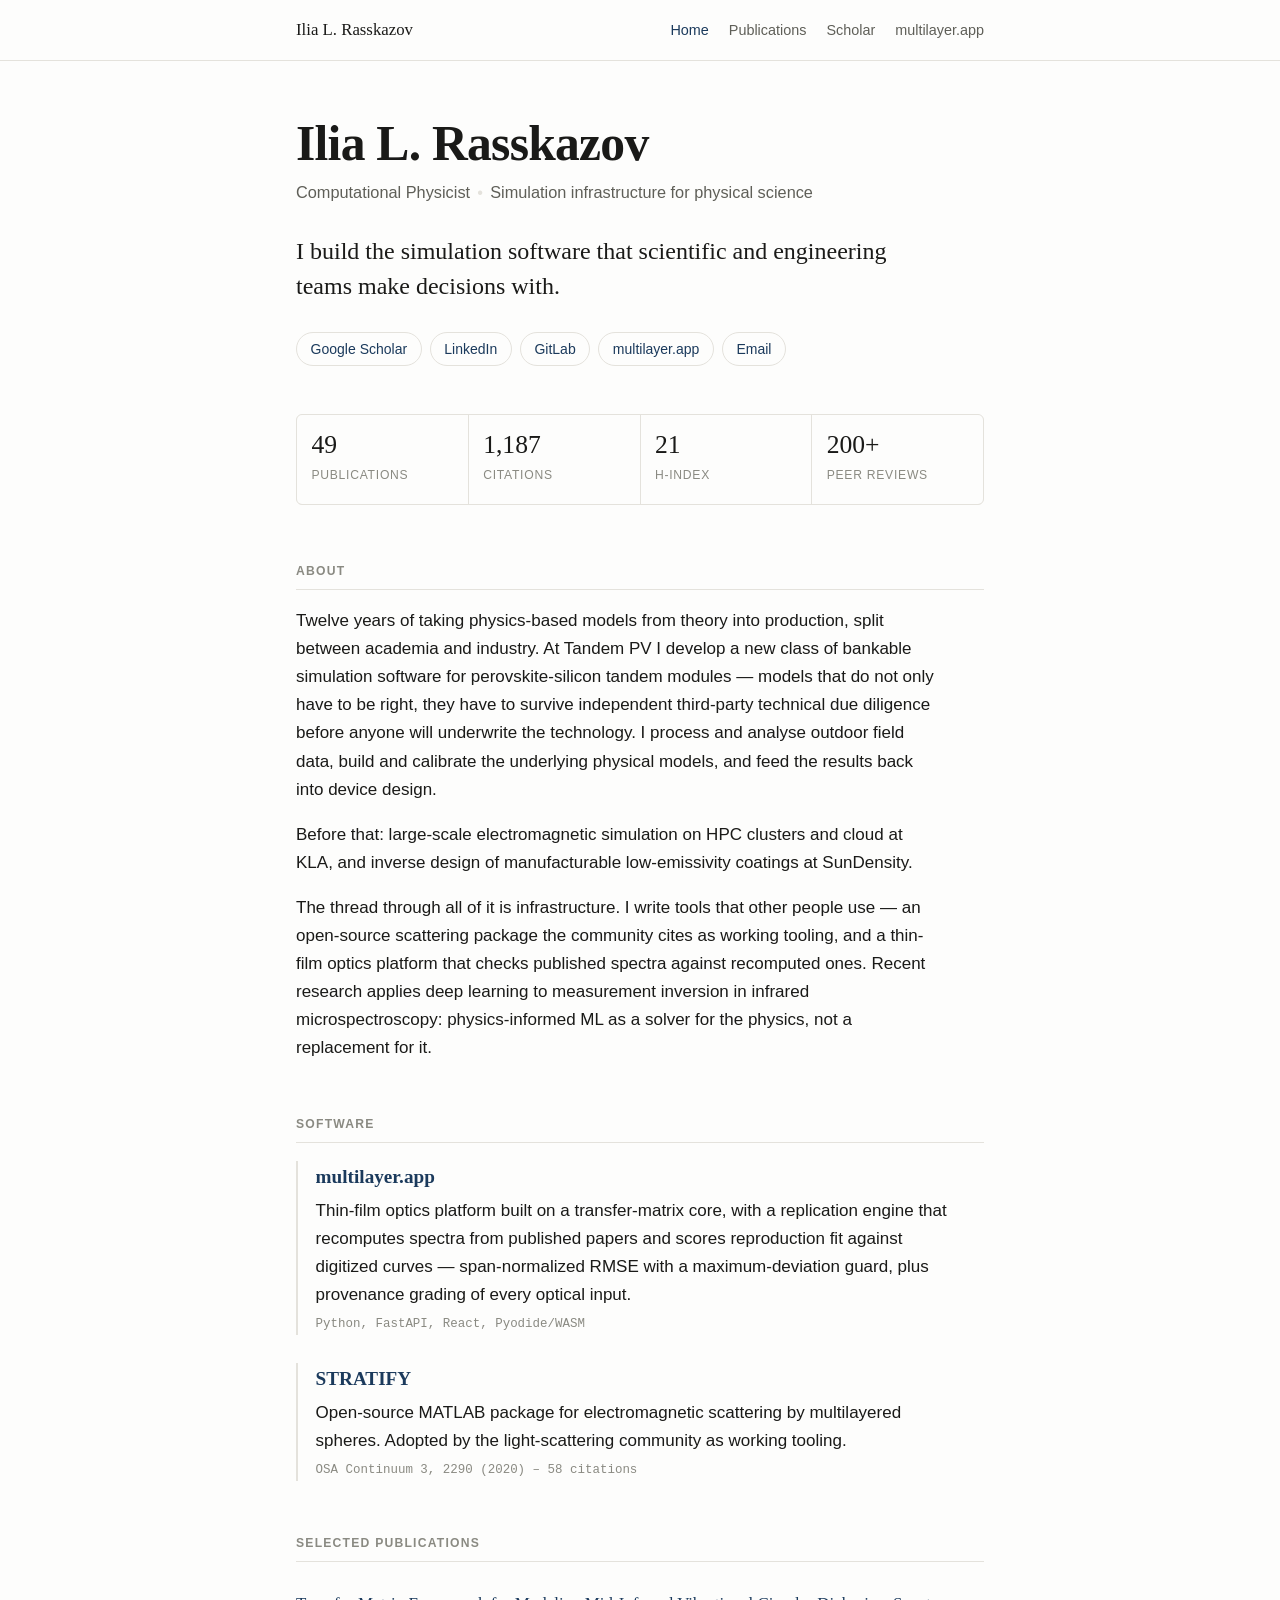
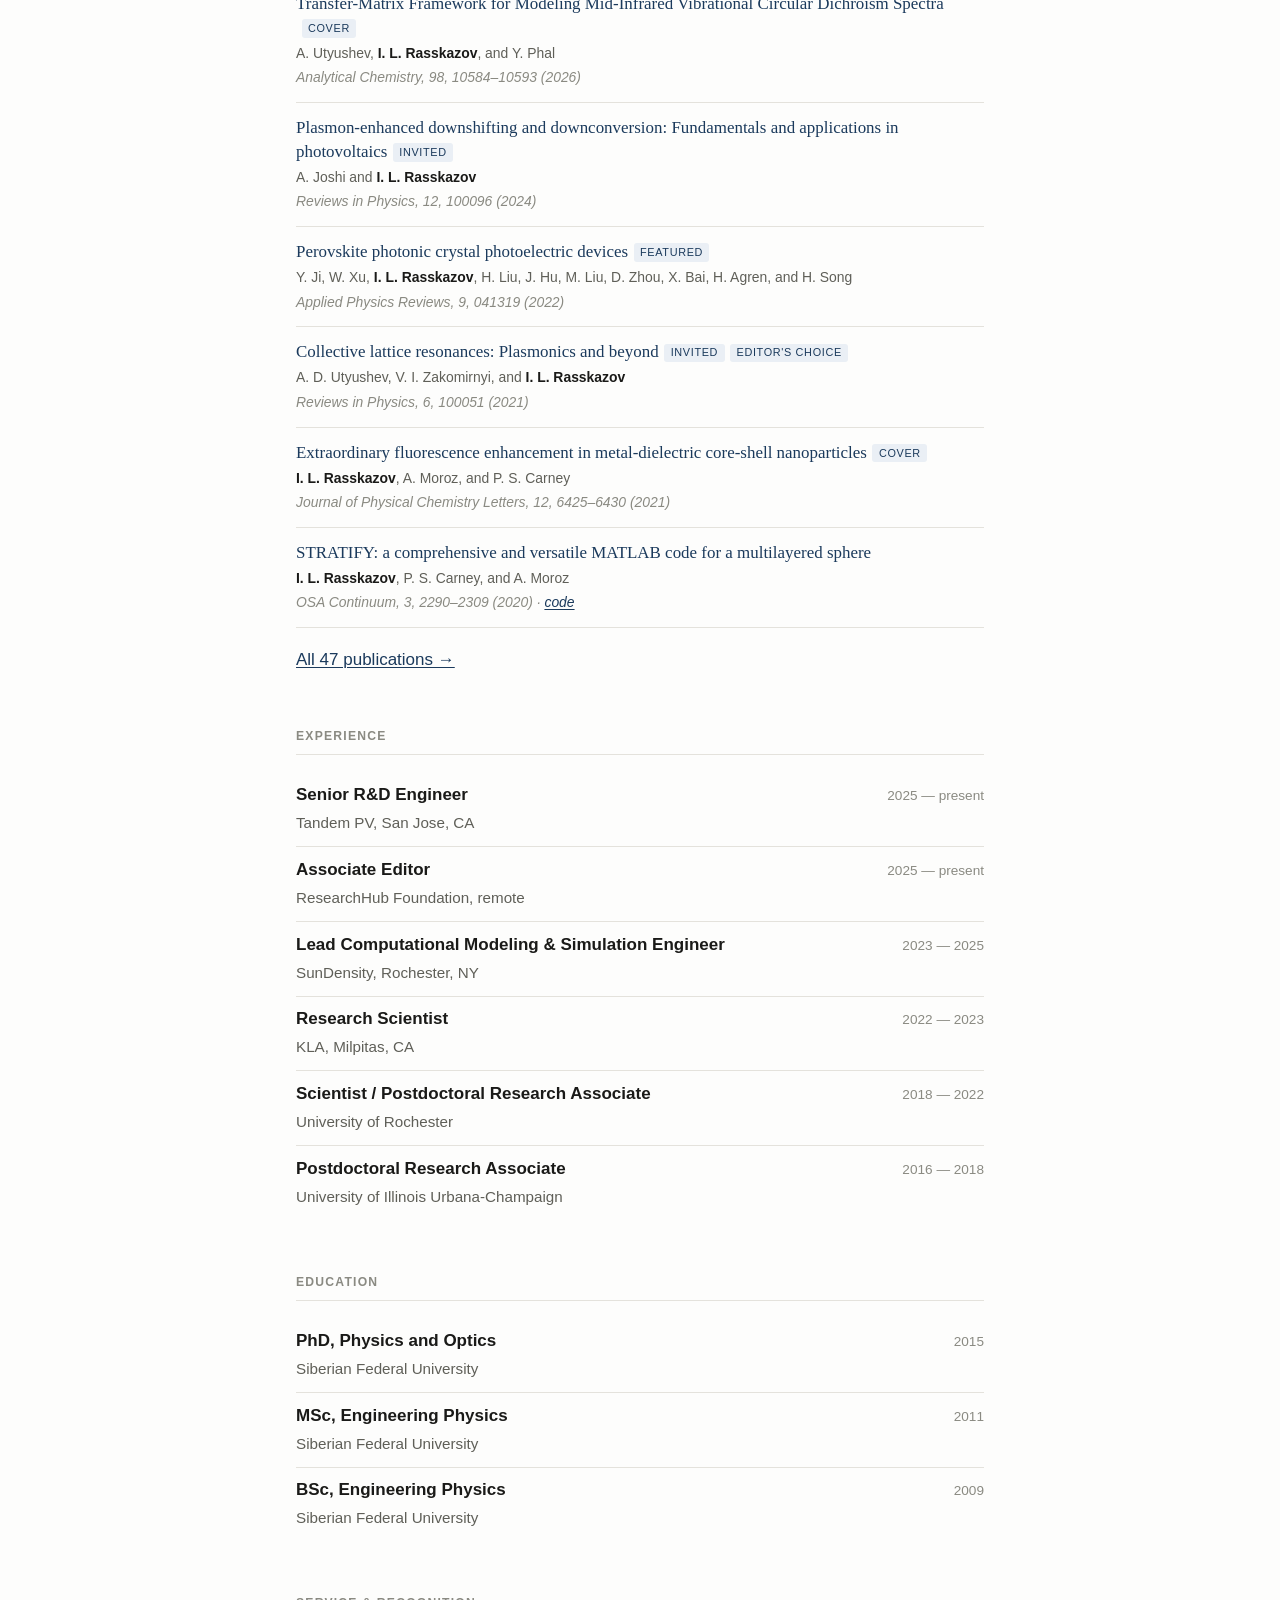
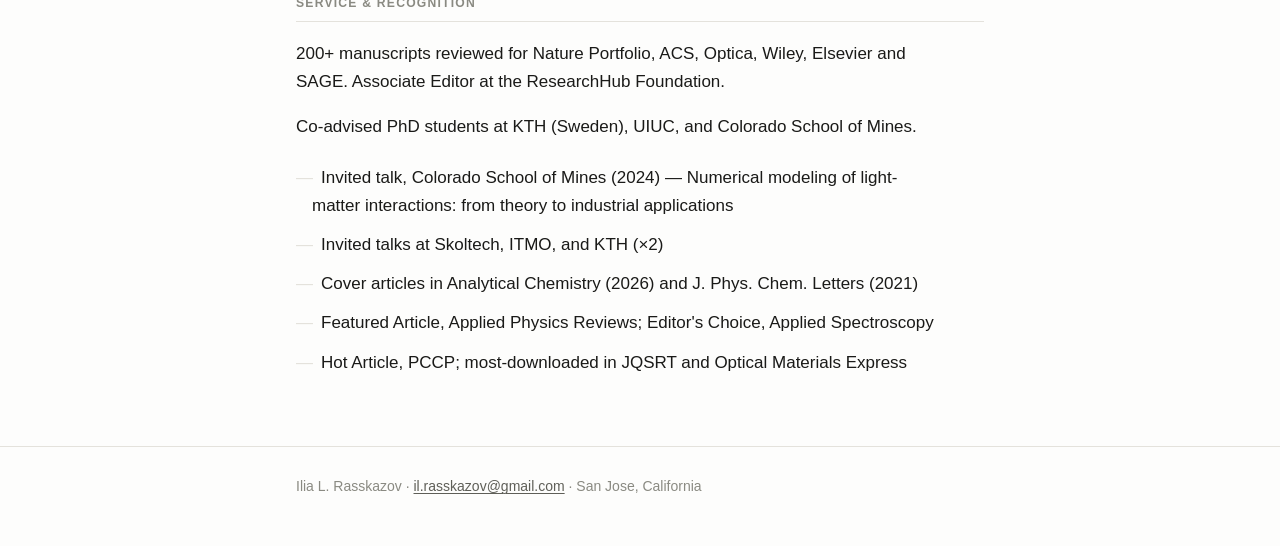
==== commit 3247157f: "Publications page: badge corrections, wider measure, daily metrics refresh - drop Cover from Rev. Ph" ====
--- a/docs/index.html
+++ b/docs/index.html
@@ -14,7 +14,7 @@
 <link rel="stylesheet" href="assets/style.css">
 <link rel="icon" href="data:image/svg+xml,<svg xmlns='http://www.w3.org/2000/svg' viewBox='0 0 100 100'><text y='.9em' font-size='90'>&#9788;</text></svg>">
 </head>
-<body>
+<body class="">
 <header class="masthead"><div class="wrap">
   <a class="who" href="index.html">Ilia L. Rasskazov</a>
   <nav>
@@ -34,7 +34,7 @@
 <div class="metrics"><div><span class="v">49</span><span class="l">publications</span></div><div><span class="v">1,187</span><span class="l">citations</span></div><div><span class="v">21</span><span class="l">h-index</span></div><div><span class="v">200+</span><span class="l">peer reviews</span></div></div>
 <section><h2>About</h2><p>Twelve years of taking physics-based models from theory into production, split between academia and industry. At Tandem PV I develop a new class of bankable simulation software for perovskite-silicon tandem modules — models that do not only have to be right, they have to survive independent third-party technical due diligence before anyone will underwrite the technology. I process and analyse outdoor field data, build and calibrate the underlying physical models, and feed the results back into device design.</p><p>Before that: large-scale electromagnetic simulation on HPC clusters and cloud at KLA, and inverse design of manufacturable low-emissivity coatings at SunDensity.</p><p>The thread through all of it is infrastructure. I write tools that other people use — an open-source scattering package the community cites as working tooling, and a thin-film optics platform that checks published spectra against recomputed ones. Recent research applies deep learning to measurement inversion in infrared microspectroscopy: physics-informed ML as a solver for the physics, not a replacement for it.</p></section>
 <section><h2>Software</h2><div class="card"><h3><a href="https://multilayer.app">multilayer.app</a></h3><p>Thin-film optics platform built on a transfer-matrix core, with a replication engine that recomputes spectra from published papers and scores reproduction fit against digitized curves — span-normalized RMSE with a maximum-deviation guard, plus provenance grading of every optical input.</p><div class="meta">Python, FastAPI, React, Pyodide/WASM</div></div><div class="card"><h3><a href="https://gitlab.com/iliarasskazov/stratify">STRATIFY</a></h3><p>Open-source MATLAB package for electromagnetic scattering by multilayered spheres. Adopted by the light-scattering community as working tooling.</p><div class="meta">OSA Continuum 3, 2290 (2020) &ndash; 58 citations</div></div></section>
-<section><h2>Selected publications</h2><div class="pub"><div class="t"><a href="https://doi.org/10.1021/acs.analchem.5c07726">Transfer-Matrix Framework for Modeling Mid-Infrared Vibrational Circular Dichroism Spectra</a><span class="badge">Cover</span></div><div class="a">A. Utyushev, <b>I. L. Rasskazov</b>, and Y. Phal</div><div class="v">Analytical Chemistry, 98, 10584&ndash;10593 (2026)</div></div><div class="pub"><div class="t"><a href="https://doi.org/10.1016/j.revip.2024.100096">Plasmon-enhanced downshifting and downconversion: Fundamentals and applications in photovoltaics</a><span class="badge">Invited</span></div><div class="a">A. Joshi and <b>I. L. Rasskazov</b></div><div class="v">Reviews in Physics, 12, 100096 (2024)</div></div><div class="pub"><div class="t"><a href="https://doi.org/10.1063/5.0106118">Perovskite photonic crystal photoelectric devices</a><span class="badge">Featured</span></div><div class="a">Y. Ji, W. Xu, <b>I. L. Rasskazov</b>, H. Liu, J. Hu, M. Liu, D. Zhou, X. Bai, H. Agren, and H. Song</div><div class="v">Applied Physics Reviews, 9, 041319 (2022)</div></div><div class="pub"><div class="t"><a href="https://doi.org/10.1016/j.revip.2021.100051">Collective lattice resonances: Plasmonics and beyond</a><span class="badge">Invited</span><span class="badge">Editor's Choice</span><span class="badge">Cover</span></div><div class="a">A. D. Utyushev, V. I. Zakomirnyi, and <b>I. L. Rasskazov</b></div><div class="v">Reviews in Physics, 6, 100051 (2021)</div></div><div class="pub"><div class="t"><a href="https://doi.org/10.1021/acs.jpclett.1c01368">Extraordinary fluorescence enhancement in metal-dielectric core-shell nanoparticles</a><span class="badge">Cover</span></div><div class="a"><b>I. L. Rasskazov</b>, A. Moroz, and P. S. Carney</div><div class="v">Journal of Physical Chemistry Letters, 12, 6425&ndash;6430 (2021)</div></div><div class="pub"><div class="t"><a href="https://doi.org/10.1364/osac.399979">STRATIFY: a comprehensive and versatile MATLAB code for a multilayered sphere</a></div><div class="a"><b>I. L. Rasskazov</b>, P. S. Carney, and A. Moroz</div><div class="v">OSA Continuum, 3, 2290&ndash;2309 (2020) &middot; <a href="https://gitlab.com/iliarasskazov/stratify">code</a></div></div>
+<section><h2>Selected publications</h2><div class="pub"><div class="t"><a href="https://doi.org/10.1021/acs.analchem.5c07726">Transfer-Matrix Framework for Modeling Mid-Infrared Vibrational Circular Dichroism Spectra</a><span class="badge">Cover</span></div><div class="a">A. Utyushev, <b>I. L. Rasskazov</b>, and Y. Phal</div><div class="v">Analytical Chemistry, 98, 10584&ndash;10593 (2026)</div></div><div class="pub"><div class="t"><a href="https://doi.org/10.1016/j.revip.2024.100096">Plasmon-enhanced downshifting and downconversion: Fundamentals and applications in photovoltaics</a><span class="badge">Invited</span></div><div class="a">A. Joshi and <b>I. L. Rasskazov</b></div><div class="v">Reviews in Physics, 12, 100096 (2024)</div></div><div class="pub"><div class="t"><a href="https://doi.org/10.1063/5.0106118">Perovskite photonic crystal photoelectric devices</a><span class="badge">Featured</span></div><div class="a">Y. Ji, W. Xu, <b>I. L. Rasskazov</b>, H. Liu, J. Hu, M. Liu, D. Zhou, X. Bai, H. Agren, and H. Song</div><div class="v">Applied Physics Reviews, 9, 041319 (2022)</div></div><div class="pub"><div class="t"><a href="https://doi.org/10.1016/j.revip.2021.100051">Collective lattice resonances: Plasmonics and beyond</a><span class="badge">Invited</span><span class="badge">Editor's Choice</span></div><div class="a">A. D. Utyushev, V. I. Zakomirnyi, and <b>I. L. Rasskazov</b></div><div class="v">Reviews in Physics, 6, 100051 (2021)</div></div><div class="pub"><div class="t"><a href="https://doi.org/10.1021/acs.jpclett.1c01368">Extraordinary fluorescence enhancement in metal-dielectric core-shell nanoparticles</a><span class="badge">Cover</span></div><div class="a"><b>I. L. Rasskazov</b>, A. Moroz, and P. S. Carney</div><div class="v">Journal of Physical Chemistry Letters, 12, 6425&ndash;6430 (2021)</div></div><div class="pub"><div class="t"><a href="https://doi.org/10.1364/osac.399979">STRATIFY: a comprehensive and versatile MATLAB code for a multilayered sphere</a></div><div class="a"><b>I. L. Rasskazov</b>, P. S. Carney, and A. Moroz</div><div class="v">OSA Continuum, 3, 2290&ndash;2309 (2020) &middot; <a href="https://gitlab.com/iliarasskazov/stratify">code</a></div></div>
   <p style="margin-top:1.1rem"><a href="publications.html">All 47 publications &rarr;</a></p></section>
 <section><h2>Experience</h2><div class="row"><div><span class="what">Senior R&amp;D Engineer</span><br><span class="where">Tandem PV, San Jose, CA</span></div><span class="when">2025 — present</span></div><div class="row"><div><span class="what">Associate Editor</span><br><span class="where">ResearchHub Foundation, remote</span></div><span class="when">2025 — present</span></div><div class="row"><div><span class="what">Lead Computational Modeling &amp; Simulation Engineer</span><br><span class="where">SunDensity, Rochester, NY</span></div><span class="when">2023 — 2025</span></div><div class="row"><div><span class="what">Research Scientist</span><br><span class="where">KLA, Milpitas, CA</span></div><span class="when">2022 — 2023</span></div><div class="row"><div><span class="what">Scientist / Postdoctoral Research Associate</span><br><span class="where">University of Rochester</span></div><span class="when">2018 — 2022</span></div><div class="row"><div><span class="what">Postdoctoral Research Associate</span><br><span class="where">University of Illinois Urbana-Champaign</span></div><span class="when">2016 — 2018</span></div></section>
 <section><h2>Education</h2><div class="row"><div><span class="what">PhD, Physics and Optics</span><br><span class="where">Siberian Federal University</span></div><span class="when">2015</span></div><div class="row"><div><span class="what">MSc, Engineering Physics</span><br><span class="where">Siberian Federal University</span></div><span class="when">2011</span></div><div class="row"><div><span class="what">BSc, Engineering Physics</span><br><span class="where">Siberian Federal University</span></div><span class="when">2009</span></div></section>
--- a/docs/assets/style.css
+++ b/docs/assets/style.css
@@ -43,6 +43,9 @@
 }
 
 .wrap { max-width: 46rem; margin: 0 auto; padding: 0 1.5rem; }
+/* the publications list packs into fewer lines with more measure */
+body.wide .wrap { max-width: 58rem; }
+body.wide .pub .t { font-size: 1.02rem; }
 
 a { color: var(--accent); text-decoration-thickness: 1px; text-underline-offset: 2px; }
 a:hover { text-decoration-thickness: 2px; }
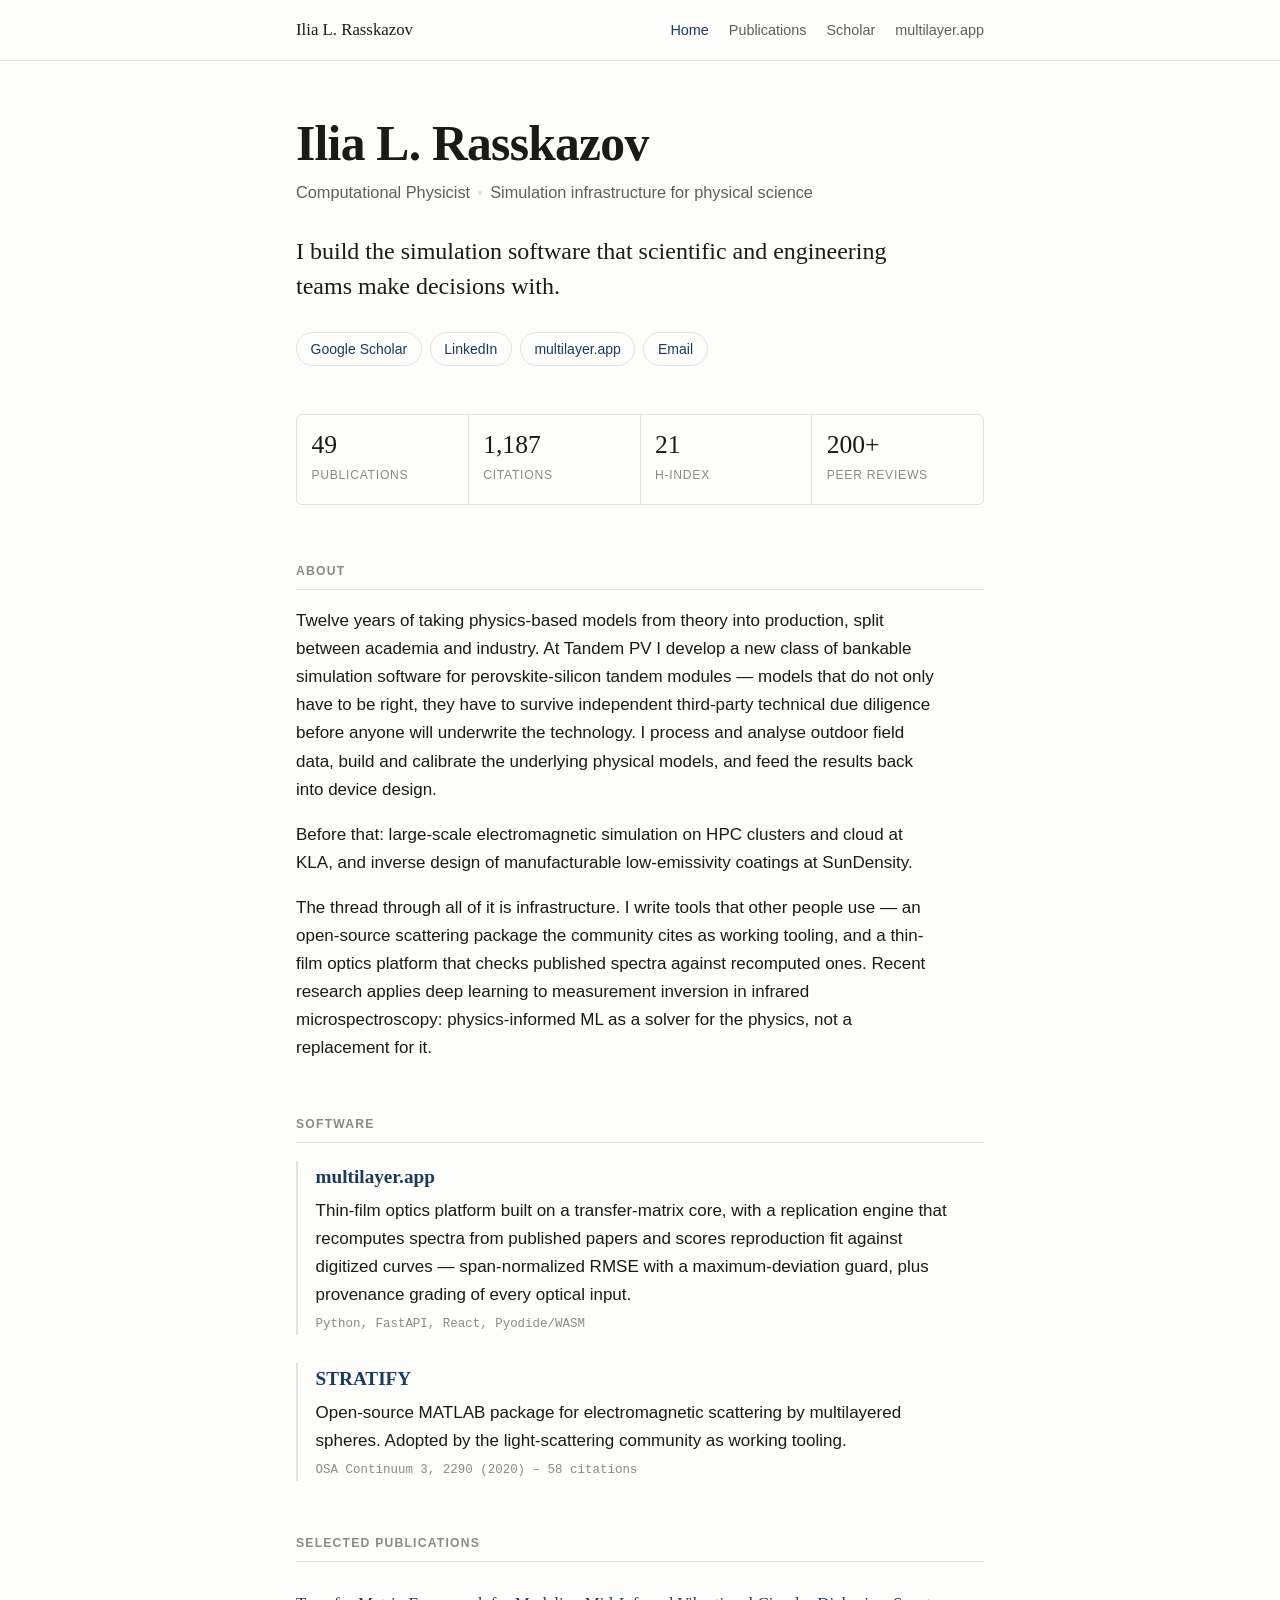
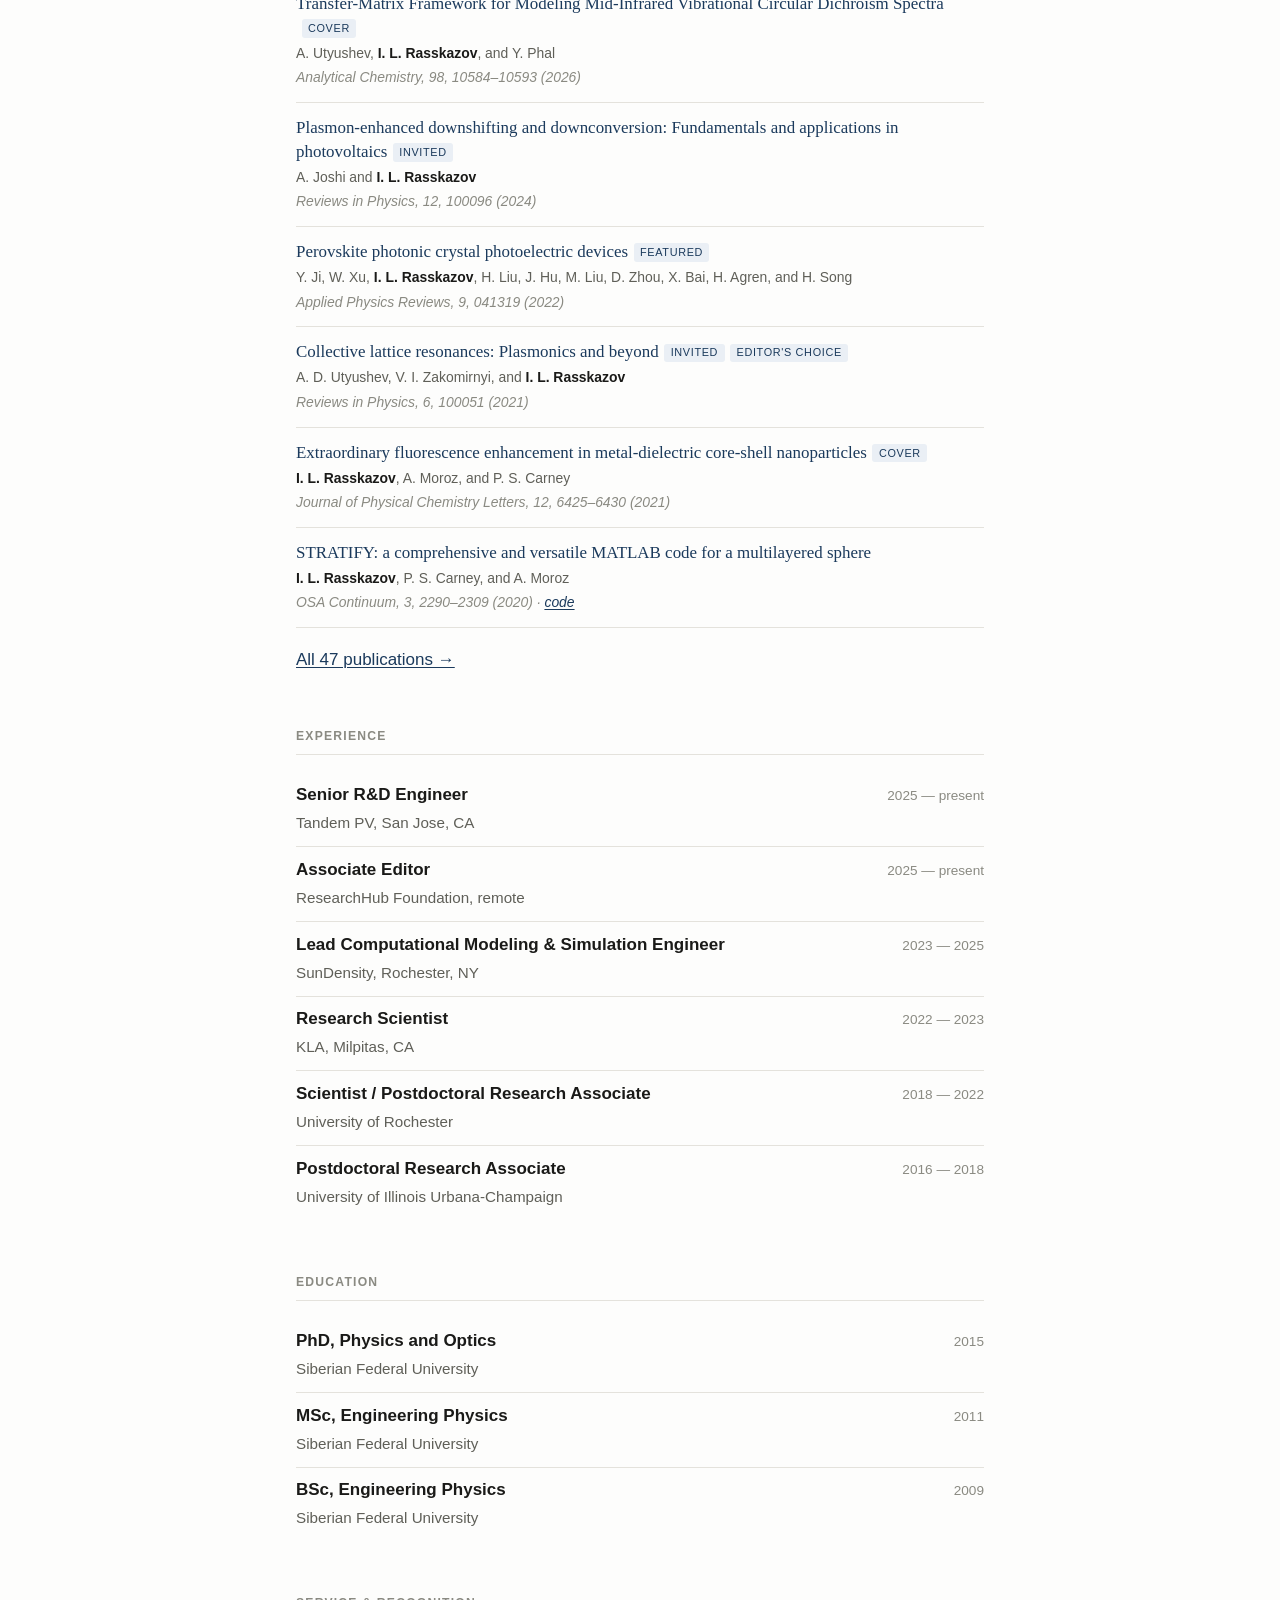
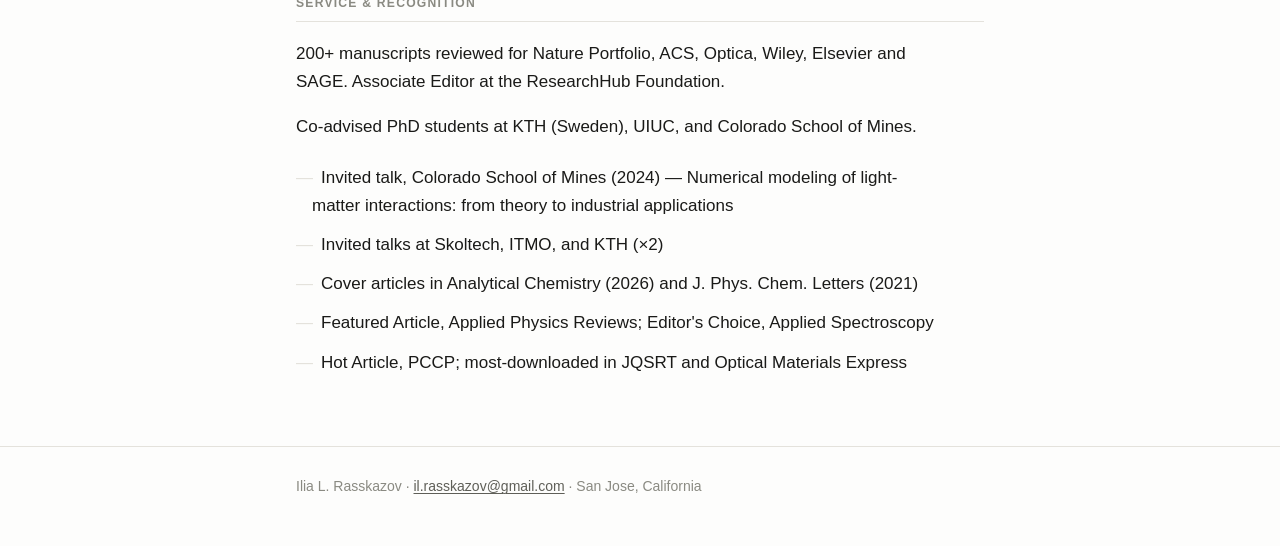
==== commit 445c6dfd: "Remove GitLab from the header link row The STRATIFY repo link stays on the Software card and the pub" ====
--- a/docs/index.html
+++ b/docs/index.html
@@ -29,7 +29,7 @@
   <h1>Ilia L. Rasskazov</h1>
   <p class="role">Computational Physicist<span class="dot">&bull;</span>Simulation infrastructure for physical science</p>
   <p class="lede">I build the simulation software that scientific and engineering teams make decisions with.</p>
-  <div class="linkrow"><a href="https://scholar.google.com/citations?user=jCpbgOEAAAAJ">Google Scholar</a><a href="https://linkedin.com/in/iliarasskazov">LinkedIn</a><a href="https://gitlab.com/iliarasskazov">GitLab</a><a href="https://multilayer.app">multilayer.app</a><a href="mailto:il.rasskazov@gmail.com">Email</a></div>
+  <div class="linkrow"><a href="https://scholar.google.com/citations?user=jCpbgOEAAAAJ">Google Scholar</a><a href="https://linkedin.com/in/iliarasskazov">LinkedIn</a><a href="https://multilayer.app">multilayer.app</a><a href="mailto:il.rasskazov@gmail.com">Email</a></div>
 </div>
 <div class="metrics"><div><span class="v">49</span><span class="l">publications</span></div><div><span class="v">1,187</span><span class="l">citations</span></div><div><span class="v">21</span><span class="l">h-index</span></div><div><span class="v">200+</span><span class="l">peer reviews</span></div></div>
 <section><h2>About</h2><p>Twelve years of taking physics-based models from theory into production, split between academia and industry. At Tandem PV I develop a new class of bankable simulation software for perovskite-silicon tandem modules — models that do not only have to be right, they have to survive independent third-party technical due diligence before anyone will underwrite the technology. I process and analyse outdoor field data, build and calibrate the underlying physical models, and feed the results back into device design.</p><p>Before that: large-scale electromagnetic simulation on HPC clusters and cloud at KLA, and inverse design of manufacturable low-emissivity coatings at SunDensity.</p><p>The thread through all of it is infrastructure. I write tools that other people use — an open-source scattering package the community cites as working tooling, and a thin-film optics platform that checks published spectra against recomputed ones. Recent research applies deep learning to measurement inversion in infrared microspectroscopy: physics-informed ML as a solver for the physics, not a replacement for it.</p></section>
